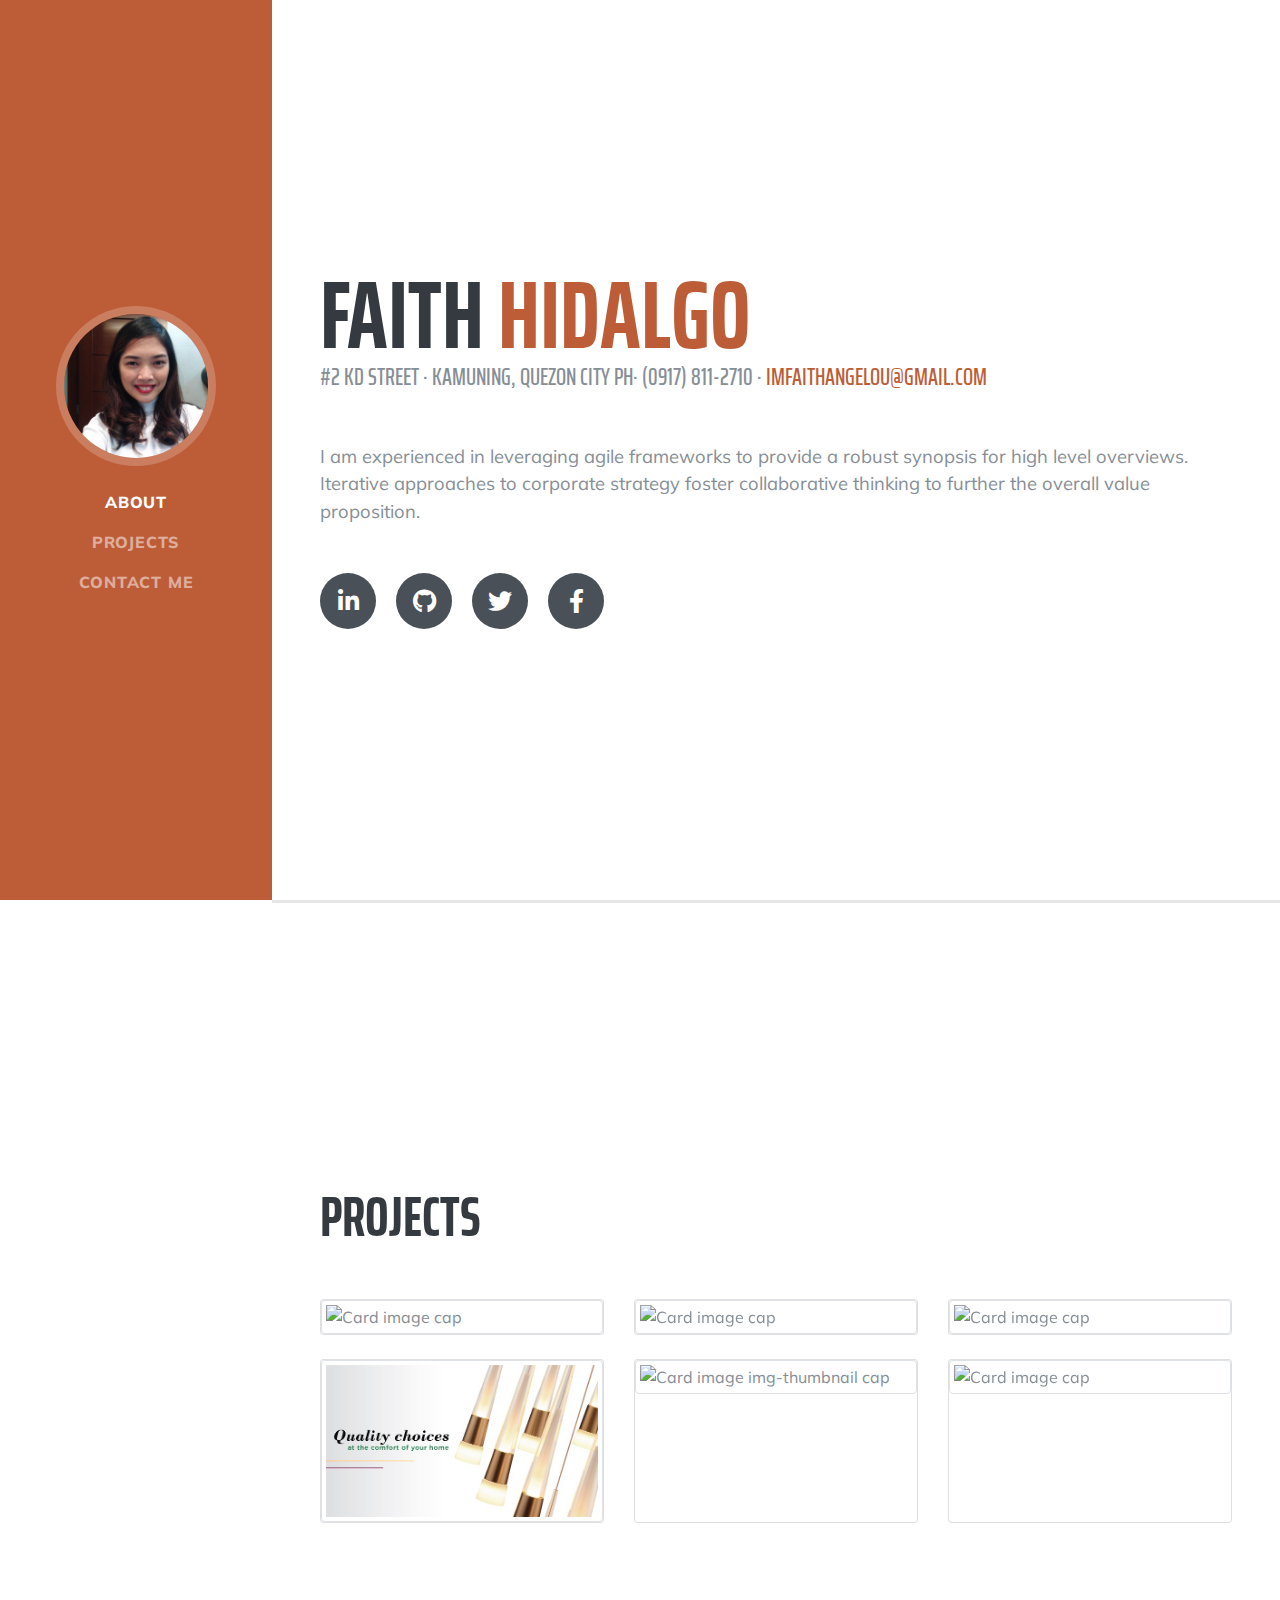
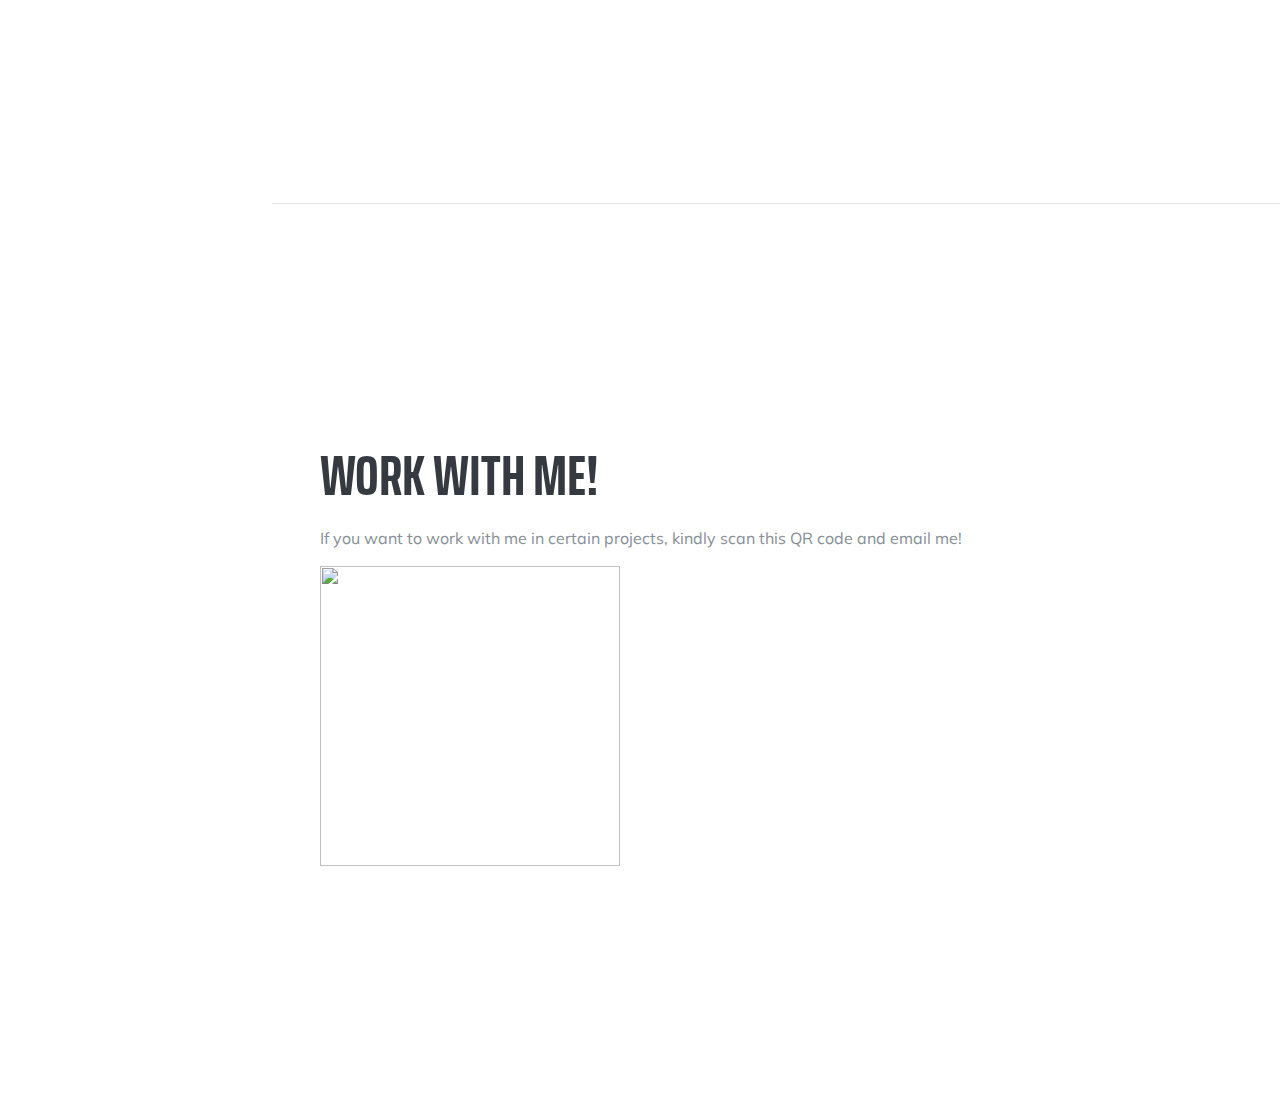
==== index.html @ 2f378d48 "* updates for portfolio" ====
<!DOCTYPE html>
<html lang="en">

<head>

  <meta charset="utf-8">
  <meta name="viewport" content="width=device-width, initial-scale=1, shrink-to-fit=no">
  <meta name="description" content="">
  <meta name="author" content="">

  <title>Christine Faith Angelou Hidalgo</title>

  <!-- Bootstrap core CSS -->
  <link href="vendor/bootstrap/css/bootstrap.min.css" rel="stylesheet">

  <!-- Custom fonts for this template -->
  <link href="https://fonts.googleapis.com/css?family=Saira+Extra+Condensed:500,700" rel="stylesheet">
  <link href="https://fonts.googleapis.com/css?family=Muli:400,400i,800,800i" rel="stylesheet">
  <link href="https://fonts.googleapis.com/css?family=Courier+Prime&display=swap" rel="stylesheet">
  <link href="vendor/fontawesome-free/css/all.min.css" rel="stylesheet">

  <!-- Custom styles for this template -->
  <link href="css/resume.min.css" rel="stylesheet">
  <link href="css/slider.css" rel="stylesheet">
  <script src="https://www.google.com/recaptcha/api.js" async defer></script>
</head>

<body id="page-top">

  <nav class="navbar navbar-expand-lg navbar-dark bg-primary fixed-top" id="sideNav">
    <a class="navbar-brand js-scroll-trigger" href="#page-top">
      <span class="d-block d-lg-none">Faith Hidalgo</span>
      <span class="d-none d-lg-block">
        <img class="img-fluid img-profile rounded-circle mx-auto mb-2" src="img/profile2.jpg" alt="">
      </span>
    </a>
    <button class="navbar-toggler" type="button" data-toggle="collapse" data-target="#navbarSupportedContent" aria-controls="navbarSupportedContent" aria-expanded="false" aria-label="Toggle navigation">
      <span class="navbar-toggler-icon"></span>
    </button>
    <div class="collapse navbar-collapse" id="navbarSupportedContent">
      <ul class="navbar-nav">
        <li class="nav-item">
          <a class="nav-link js-scroll-trigger" href="#about">About</a>
        </li>        
        <li class="nav-item">
          <a class="nav-link js-scroll-trigger" href="#projects">Projects</a>
        </li>
        <li class="nav-item">
          <a class="nav-link js-scroll-trigger" href="#contact">Contact me</a>
        </li>
      </ul>
    </div>
  </nav>

  <div class="container-fluid p-0">

    <section class="resume-section p-3 p-lg-5 d-flex align-items-center" id="about">
      <div class="w-100">
        <h1 class="mb-0">Faith
          <span class="text-primary">Hidalgo</span>
        </h1>
        <div class="subheading mb-5">#2 KD Street · Kamuning, Quezon City PH· (0917) 811-2710 ·
          <a href="mailto:name@email.com">imfaithangelou@gmail.com</a>
        </div>
        <p class="lead mb-5">I am experienced in leveraging agile frameworks to provide a robust synopsis for high level overviews. Iterative approaches to corporate strategy foster collaborative thinking to further the overall value proposition.</p>
        <div class="social-icons">
          <a href="https://www.linkedin.com/in/christine-faith-angelou-hidalgo-46950a164/">
            <i class="fab fa-linkedin-in"></i>
          </a>
          <a href="https://github.com/faithangelu/">
            <i class="fab fa-github"></i>
          </a>
          <a href="https://www.twitter.com/faithangelu_">
            <i class="fab fa-twitter"></i>
          </a>
          <a href="https://www.facebook.com/faithangelu">
            <i class="fab fa-facebook-f"></i>
          </a>
        </div>
      </div>
    </section>

    <hr class="m-0">

    <!-- <section class="resume-section p-3 p-lg-5 d-flex justify-content-center" id="experience">
      <div class="w-100">
        <h2 class="mb-5">Experience</h2>

        <div class="resume-item d-flex flex-column flex-md-row justify-content-between mb-5">
          <div class="resume-content">
            <h3 class="mb-0">Junior Web Developer 2</h3>
            <div class="subheading mb-3">Digify, Inc</div>
            <p>Maintaining and enhancing existing web sites and applications. Documenting project design. Solving bugs. Knowledged in creating APIs, frontend and backend systems, skilled in PHP Codeigniter, Javascript, MySQL. </p>
          </div>
          <div class="resume-date text-md-right">
            <span class="text-primary">June 2018 - Present</span>
          </div>
        </div>

        <div class="resume-item d-flex flex-column flex-md-row justify-content-between mb-5">
          <div class="resume-content">
            <h3 class="mb-0">IT Personnel</h3>
            <div class="subheading mb-3">115 Consulting, Inc.</div>
            <p></p>
          </div>
          <div class="resume-date text-md-right">
            <span class="text-primary">December 2017 - March 2018</span>
          </div>
        </div>

      </div>

    </section> -->

    <hr class="m-0">

    <!-- <section class="resume-section p-3 p-lg-5 d-flex align-items-center" id="education">
      <div class="w-100">
        <h2 class="mb-5">Education</h2>

        <div class="resume-item d-flex flex-column flex-md-row justify-content-between mb-5">
          <div class="resume-content">
            <h3 class="mb-0">ABE International Business College</h3>
            <div class="subheading mb-3">Bachelor of Science in Information Technology</div>
            <div>Computer Science - Web Development Track</div> 
            <p>GPA: 3.23</p>
          </div>
          <div class="resume-date text-md-right">
            <span class="text-primary">SY 2012-2018</span>
          </div>
        </div>

        <div class="resume-item d-flex flex-column flex-md-row justify-content-between">
          <div class="resume-content">
            <h3 class="mb-0">Basilio B. Chan Memorial Agricultural and Industrial School</h3>
            <div class="subheading mb-3">High School</div>
          </div>
          <div class="resume-date text-md-right">
            <span class="text-primary">SY 2008-2012</span>
          </div>
        </div>

      </div>
    </section>

    <hr class="m-0"> -->

    <!-- <section class="resume-section p-3 p-lg-5 d-flex align-items-center" id="skills">
      <div class="w-100">
        <h2 class="mb-5">Skills</h2>

        <div class="subheading mb-3">Programming Languages &amp; Tools</div>
        <ul class="list-inline dev-icons">
          <li class="list-inline-item">
            <i class="fab fa-html5"></i>
          </li>
          <li class="list-inline-item">
            <i class="fab fa-css3-alt"></i>
          </li>
          <li class="list-inline-item">
            <i class="fab fa-js-square"></i>
          </li>         
          <li class="list-inline-item">
            <i class="fab fa-grunt"></i>
          </li>
          <li class="list-inline-item">
            <i class="fab fa-npm"></i>
          </li>
        </ul>

        <div class="subheading mb-3">Workflow</div>
        <ul class="fa-ul mb-0">
          <li>
            <i class="fa-li fa fa-check"></i>
            Mobile-First, Responsive Design</li>
          <li>
            <i class="fa-li fa fa-check"></i>
            Cross Browser Testing &amp; Debugging</li>
          <li>
            <i class="fa-li fa fa-check"></i>
            Cross Functional Teams</li>
          <li>
            <i class="fa-li fa fa-check"></i>
            Agile Development &amp; Scrum</li>
        </ul>
      </div>
    </section> -->

    <hr class="m-0">

    <section class="resume-section p-3 p-lg-5 d-flex align-items-center" id="projects">
      <div class="w-100">
        <h2 class="mb-5">Projects</h2>
        <div class="card-deck">
          <div class="card" >
            <img class="image img-thumbnail" src="https://contents.smsupermalls.com/data/uploads/2020/07/SM_Cares_FB.png" alt="Card image cap">
            <!-- <div class="card-body">
              <h5 class="card-title">SM Cares Website Revamp ( Website )</h5>
              <p class="card-text">A full revamp of SM Cares Website inside the existing SM Supermalls Website.</p>
            </div>
            <div class="card-footer">
              <a href="https://www.smsupermalls.com/smcares" class="btn btn-primary">Visit Site</a>
            </div> -->
            <div class="middle">
              <div class="text"><h5 class="card-title">SM Cares Website Revamp ( Website )</h5></div>
            </div>
          </div>
          <div class="card">
            <img class="image img-thumbnail" src="https://www.smsupermalls.com/data/uploads/2019/05/SMLS-FB2.jpg" alt="Card image cap">
            <!-- <div class="card-body">
              <h5 class="card-title">SM Little Stars 2019 ( Microsite )</h5>
              <p class="card-text">A 2019 SM Campaign for kiddies who want to be a star!</p>
            </div>
            <div class="card-footer">
              <a href="https://www.smlittlestars.com/" class="btn btn-primary">Visit Site</a>
            </div> -->
            <div class="middle">
              <div class="text"><h5 class="card-title">SM Little Stars 2019 ( Microsite )</h5></div>
            </div>
          </div> 
          <div class="card">
            <img class="image img-thumbnail" src="https://www.smsupermalls.com/data/uploads/2020/10/FB_final_sharehopewithsm.png" alt="Card image cap" >
            <!-- <div class="card-body">
              <h5 class="card-title">Share Hope with SM  ( Campaign )</h5>
              <p class="card-text">SM Christmas EDM Campaign for frontliners, the frontliner's loved ones will nominate them and they will have a chance to win prizes from SM Supermalls.</p>
            </div>
            <div class="card-footer">
              <a href="https://www.smsupermalls.com/sharehopewithsm" class="btn btn-primary">Visit Site</a>
            </div> -->
            <div class="middle">
              <div class="text">              <h5 class="card-title">Share Hope with SM  ( Campaign )</h5>
              </div>
            </div>
          </div>
        </div>
        <br>
        <div class="card-deck">
          <div class="card" >
            <img class="image img-thumbnail" src="img/banner-lightarts.jpg" alt="Card image cap">
            <!-- <div class="card-body">
              <h5 class="card-title">SM Cares Website Revamp ( Website )</h5>
              <p class="card-text">A full revamp of SM Cares Website inside the existing SM Supermalls Website.</p>
            </div>
            <div class="card-footer">
              <a href="https://www.smsupermalls.com/smcares" class="btn btn-primary">Visit Site</a>
            </div> -->
            <div class="middle">
              <div class="text">              <h5 class="card-title">Share Hope with SM  ( Campaign )</h5>
              </div>
            </div>
          </div>
          <div class="card">
            <img class="image img-thumbnail" src="https://www.smsupermalls.com/data/uploads/2019/05/SMLS-FB2.jpg" alt="Card image img-thumbnail cap">
            <!-- <div class="card-body">
              <h5 class="card-title">SM Little Stars 2019 ( Microsite )</h5>
              <p class="card-text">A 2019 SM Campaign for kiddies who want to be a star!</p>
            </div>
            <div class="card-footer">
              <a href="https://www.smlittlestars.com/" class="btn btn-primary">Visit Site</a>
            </div> -->
            <div class="middle">
              <div class="text">              <h5 class="card-title">Share Hope with SM  ( Campaign )</h5>
              </div>
            </div>
          </div> 
          <div class="card">
            <img class="image img-thumbnail" src="https://www.smsupermalls.com/data/uploads/2020/10/FB_final_sharehopewithsm.png" alt="Card image cap" >
            <!-- <div class="card-body">
              <h5 class="card-title">Share Hope with SM  ( Campaign )</h5>
              <p class="card-text">SM Christmas EDM Campaign for frontliners, the frontliner's loved ones will nominate them and they will have a chance to win prizes from SM Supermalls.</p>
            </div>
            <div class="card-footer">
              <a href="https://www.smsupermalls.com/sharehopewithsm" class="btn btn-primary">Visit Site</a>
            </div> -->
            <div class="middle">
              <div class="text">              <h5 class="card-title">Share Hope with SM  ( Campaign )</h5>
              </div>
            </div>
          </div>
        </div>
      </div>
    </section>

    <hr class="m-0">

    <section class="resume-section p-3 p-lg-5 d-flex align-items-center" id="contact">
      <div class="w-100">
        <h2 class="mb-3">Work with me!</h2>
        <p>If you want to work with me in certain projects, kindly scan this QR code and email me!</p> 
        <!--<div class="row">
          <div class="col">
            <form class="contact-me" >
              <div class="form-group">
                <label for="exampleFormControlInput1">Email address</label>
                <input type="email" class="form-control" id="portfolio-contact-email" id="portfolio-contact-subject" placeholder="Enter email here">
              </div>
              <div class="form-group">
                <label for="exampleFormControlInput1">Subject</label>
                <input type="text" class="form-control" id="portfolio-contact-subject" name="portfolio-contact-subject" placeholder="Enter subject here">
              </div>
              <div class="form-group">
                <label for="exampleFormControlTextarea1">Message</label>
                <textarea class="form-control" id="portfolio-contact-message" name="portfolio-contact-message" rows="3"></textarea>
              </div>
              <div class="g-recaptcha" data-sitekey="6Lfdq-gUAAAAAM2zjIggH9lt7pRqnQhARq8YMyci"></div>
              <button type="submit" name="submit" class="btn btn-primary">Send me an email</button>  
            </form>
          </div>
          <div class="vl" style="border-left: 6px solid #bd5d38; height: 400px;"></div>
          <div class="col"> -->
          <img src="https://qrcode.tec-it.com/API/QRCode?data=mailto%3aimfaithangelou%40gmail.com%3fsubject%3dI+want+to+work+with+you.+%26body%3dBody&backcolor=%23ffffff" width="300px" height="300px" class="mx-auto"/>
          <!-- </div> -->
        </div>
      </div>
    </section>

  </div>

  <!-- Bootstrap core JavaScript -->
  <script src="vendor/jquery/jquery.min.js"></script>
  <script src="vendor/bootstrap/js/bootstrap.bundle.min.js"></script>

  <!-- Plugin JavaScript -->
  <script src="vendor/jquery-easing/jquery.easing.min.js"></script>

  <!-- Custom scripts for this template -->
  <script src="js/resume.min.js"></script>
  <script type="text/javascript">
    var onloadCallback = function() {
      alert("grecaptcha is ready!");
    };
  </script>

</body>

</html>
---- css/resume.min.css ----
/*!
 * Start Bootstrap - Resume v5.0.8 (https://startbootstrap.com/template-overviews/resume)
 * Copyright 2013-2019 Start Bootstrap
 * Licensed under MIT (https://github.com/BlackrockDigital/startbootstrap-resume/blob/master/LICENSE)
 */body{font-family:Muli,-apple-system,BlinkMacSystemFont,'Segoe UI',Roboto,'Helvetica Neue',Arial,sans-serif,'Apple Color Emoji','Segoe UI Emoji','Segoe UI Symbol','Noto Color Emoji';padding-top:54px;color:#868e96}@media (min-width:992px){body{padding-top:0;padding-left:17rem}}h1,h2,h3,h4,h5,h6{font-family:'Saira Extra Condensed',-apple-system,BlinkMacSystemFont,'Segoe UI',Roboto,'Helvetica Neue',Arial,sans-serif,'Apple Color Emoji','Segoe UI Emoji','Segoe UI Symbol','Noto Color Emoji';font-weight:700;text-transform:uppercase;color:#343a40}h1{font-size:6rem;line-height:5.5rem}h2{font-size:3.5rem}h3{font-size:2rem}p.lead{font-size:1.15rem;font-weight:400}.subheading{text-transform:uppercase;font-weight:500;font-family:'Saira Extra Condensed',-apple-system,BlinkMacSystemFont,'Segoe UI',Roboto,'Helvetica Neue',Arial,sans-serif,'Apple Color Emoji','Segoe UI Emoji','Segoe UI Symbol','Noto Color Emoji';font-size:1.5rem}.social-icons a{display:inline-block;height:3.5rem;width:3.5rem;background-color:#495057;color:#fff!important;border-radius:100%;text-align:center;font-size:1.5rem;line-height:3.5rem;margin-right:1rem}.social-icons a:last-child{margin-right:0}.social-icons a:hover{background-color:#bd5d38}.dev-icons{font-size:3rem}.dev-icons .list-inline-item i:hover{color:#bd5d38}#sideNav .navbar-nav .nav-item .nav-link{font-weight:800;letter-spacing:.05rem;text-transform:uppercase}#sideNav .navbar-toggler:focus{outline-color:#d48a6e}@media (min-width:992px){#sideNav{text-align:center;position:fixed;top:0;left:0;display:flex;flex-direction:column;width:17rem;height:100vh}#sideNav .navbar-brand{display:flex;margin:auto auto 0;padding:.5rem}#sideNav .navbar-brand .img-profile{max-width:10rem;max-height:10rem;border:.5rem solid rgba(255,255,255,.2)}#sideNav .navbar-collapse{display:flex;align-items:flex-start;flex-grow:0;width:100%;margin-bottom:auto}#sideNav .navbar-collapse .navbar-nav{flex-direction:column;width:100%}#sideNav .navbar-collapse .navbar-nav .nav-item{display:block}#sideNav .navbar-collapse .navbar-nav .nav-item .nav-link{display:block}}section.resume-section{padding-top:5rem!important;padding-bottom:5rem!important;max-width:75rem}section.resume-section .resume-item .resume-date{min-width:none}@media (min-width:768px){section.resume-section{min-height:100vh}section.resume-section .resume-item .resume-date{min-width:18rem}}@media (min-width:992px){section.resume-section{padding-top:3rem!important;padding-bottom:3rem!important}}.bg-primary{background-color:#bd5d38!important}.text-primary{color:#bd5d38!important}a{color:#bd5d38}a:active,a:focus,a:hover{color:#824027}
---- css/slider.css ----
.card {
  position: relative;
  width: 50%;
}

.image {
  opacity: 1;
  display: block;
  width: 100%;
  height: auto;
  transition: .5s ease;
  backface-visibility: hidden;
}

.middle {
  transition: .5s ease;
  opacity: 0;
  position: absolute;
  top: 50%;
  left: 50%;
  transform: translate(-50%, -50%);
  -ms-transform: translate(-50%, -50%);
  text-align: center;
}

.card:hover .image {
  opacity: 0.5;
}

.card:hover .middle {
  background-color: #bd5d38!important;
  opacity: 1;
}

.card:hover {
  opacity: 1;
  background-color: #bd5d3857;
}

.text {
  
  color: white;
  font-size: 16px;
  /* padding: 16px 32px; */
}
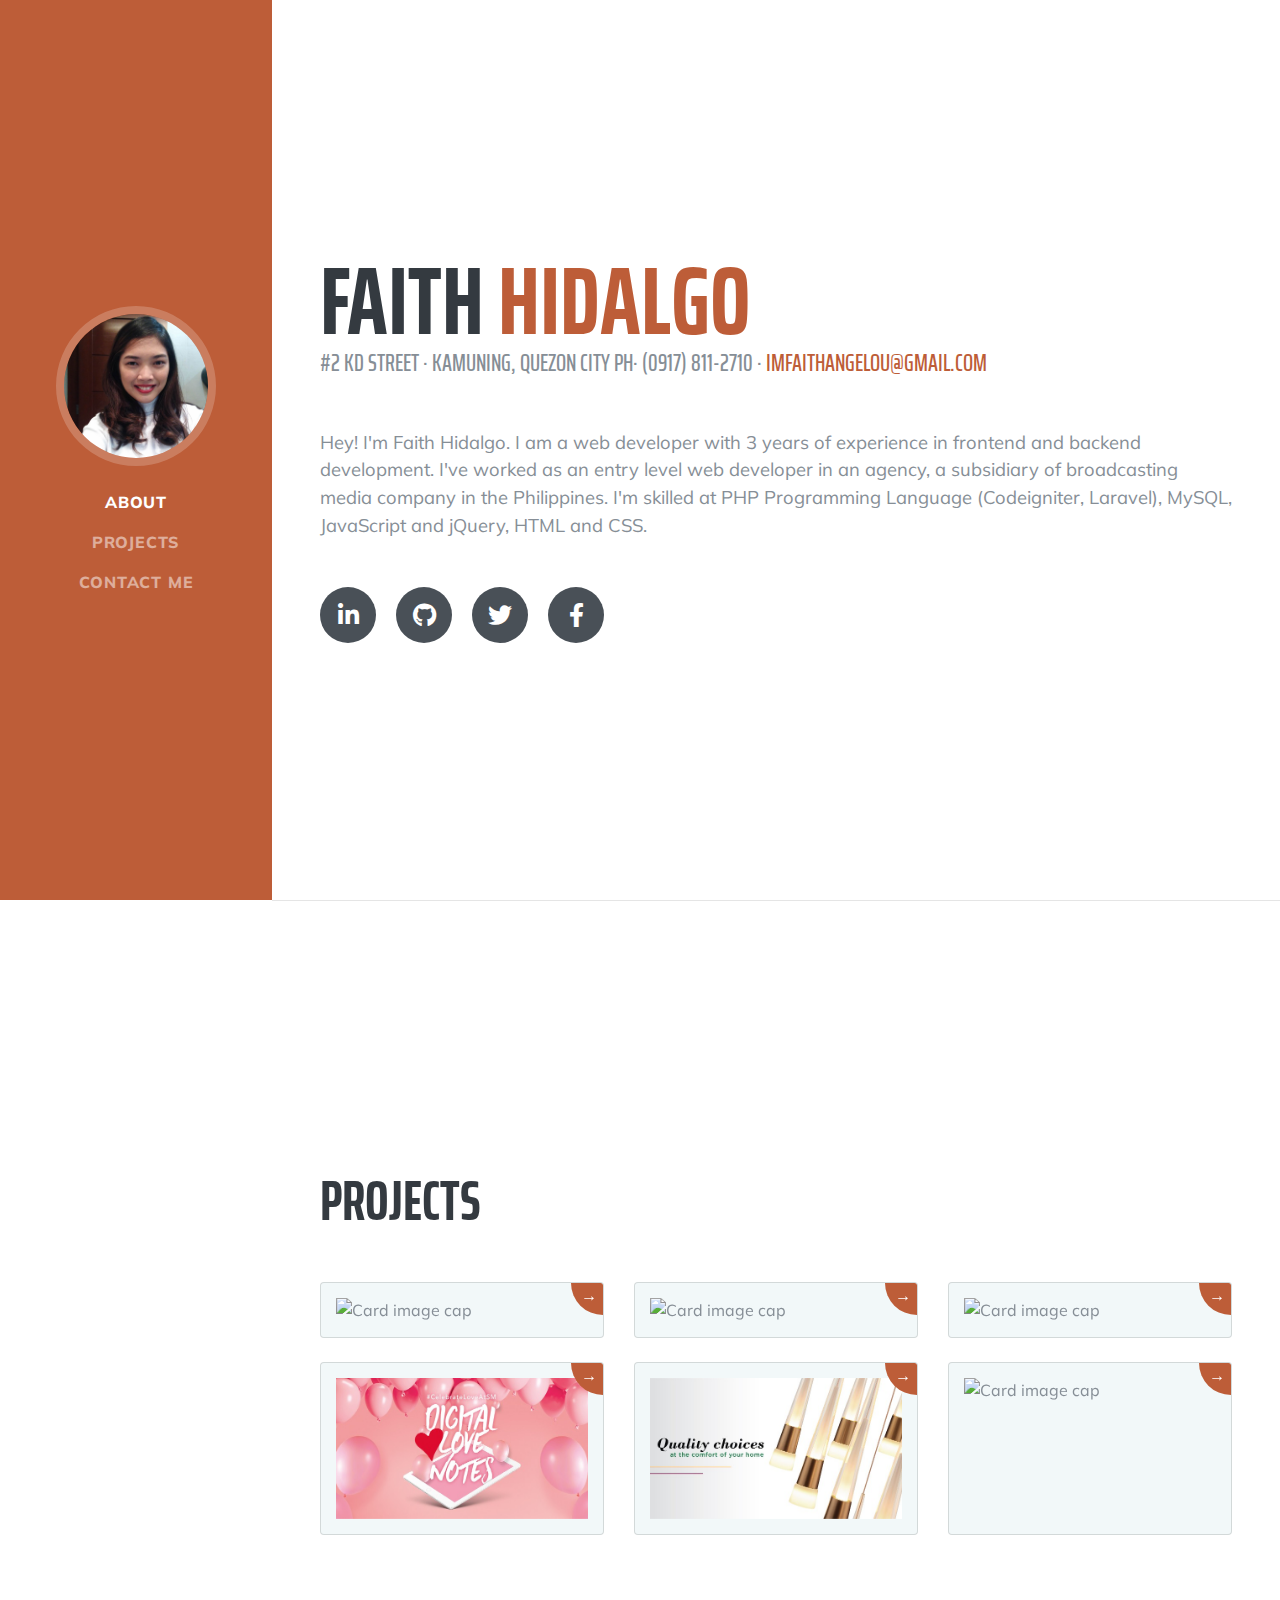
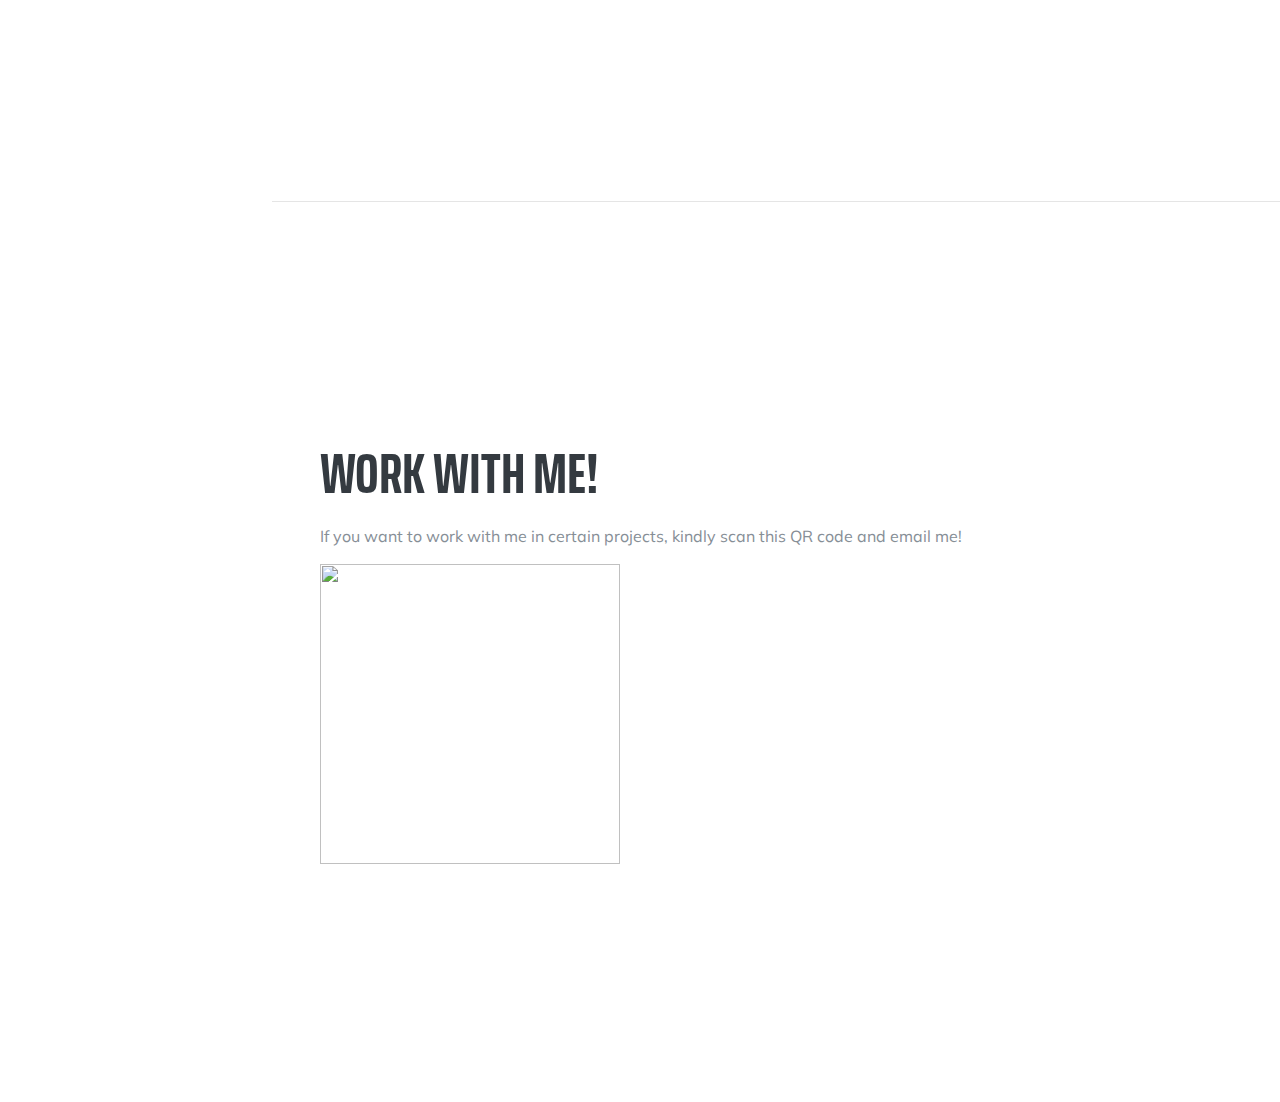
==== commit 85d92037: "* updates for description" ====
--- a/index.html
+++ b/index.html
@@ -21,6 +21,7 @@
 
   <!-- Custom styles for this template -->
   <link href="css/resume.min.css" rel="stylesheet">
+  <link href="scss/resume.scss" rel="stylesheet">
   <link href="css/slider.css" rel="stylesheet">
   <script src="https://www.google.com/recaptcha/api.js" async defer></script>
 </head>
@@ -62,7 +63,7 @@
         <div class="subheading mb-5">#2 KD Street · Kamuning, Quezon City PH· (0917) 811-2710 ·
           <a href="mailto:name@email.com">imfaithangelou@gmail.com</a>
         </div>
-        <p class="lead mb-5">I am experienced in leveraging agile frameworks to provide a robust synopsis for high level overviews. Iterative approaches to corporate strategy foster collaborative thinking to further the overall value proposition.</p>
+        <p class="lead mb-5">Hey! I'm Faith Hidalgo. I am a web developer with 3 years of experience in frontend and backend development. I've worked as an entry level web developer in an agency, a subsidiary of broadcasting media company in the Philippines. I'm skilled at PHP Programming Language (Codeigniter, Laravel), MySQL, JavaScript and jQuery, HTML and CSS.</p>
         <div class="social-icons">
           <a href="https://www.linkedin.com/in/christine-faith-angelou-hidalgo-46950a164/">
             <i class="fab fa-linkedin-in"></i>
@@ -82,153 +83,56 @@
 
     <hr class="m-0">
 
-    <!-- <section class="resume-section p-3 p-lg-5 d-flex justify-content-center" id="experience">
-      <div class="w-100">
-        <h2 class="mb-5">Experience</h2>
-
-        <div class="resume-item d-flex flex-column flex-md-row justify-content-between mb-5">
-          <div class="resume-content">
-            <h3 class="mb-0">Junior Web Developer 2</h3>
-            <div class="subheading mb-3">Digify, Inc</div>
-            <p>Maintaining and enhancing existing web sites and applications. Documenting project design. Solving bugs. Knowledged in creating APIs, frontend and backend systems, skilled in PHP Codeigniter, Javascript, MySQL. </p>
-          </div>
-          <div class="resume-date text-md-right">
-            <span class="text-primary">June 2018 - Present</span>
-          </div>
-        </div>
-
-        <div class="resume-item d-flex flex-column flex-md-row justify-content-between mb-5">
-          <div class="resume-content">
-            <h3 class="mb-0">IT Personnel</h3>
-            <div class="subheading mb-3">115 Consulting, Inc.</div>
-            <p></p>
-          </div>
-          <div class="resume-date text-md-right">
-            <span class="text-primary">December 2017 - March 2018</span>
-          </div>
-        </div>
-
-      </div>
-
-    </section> -->
-
-    <hr class="m-0">
-
-    <!-- <section class="resume-section p-3 p-lg-5 d-flex align-items-center" id="education">
-      <div class="w-100">
-        <h2 class="mb-5">Education</h2>
-
-        <div class="resume-item d-flex flex-column flex-md-row justify-content-between mb-5">
-          <div class="resume-content">
-            <h3 class="mb-0">ABE International Business College</h3>
-            <div class="subheading mb-3">Bachelor of Science in Information Technology</div>
-            <div>Computer Science - Web Development Track</div> 
-            <p>GPA: 3.23</p>
-          </div>
-          <div class="resume-date text-md-right">
-            <span class="text-primary">SY 2012-2018</span>
-          </div>
-        </div>
-
-        <div class="resume-item d-flex flex-column flex-md-row justify-content-between">
-          <div class="resume-content">
-            <h3 class="mb-0">Basilio B. Chan Memorial Agricultural and Industrial School</h3>
-            <div class="subheading mb-3">High School</div>
-          </div>
-          <div class="resume-date text-md-right">
-            <span class="text-primary">SY 2008-2012</span>
-          </div>
-        </div>
-
-      </div>
-    </section>
-
-    <hr class="m-0"> -->
-
-    <!-- <section class="resume-section p-3 p-lg-5 d-flex align-items-center" id="skills">
-      <div class="w-100">
-        <h2 class="mb-5">Skills</h2>
-
-        <div class="subheading mb-3">Programming Languages &amp; Tools</div>
-        <ul class="list-inline dev-icons">
-          <li class="list-inline-item">
-            <i class="fab fa-html5"></i>
-          </li>
-          <li class="list-inline-item">
-            <i class="fab fa-css3-alt"></i>
-          </li>
-          <li class="list-inline-item">
-            <i class="fab fa-js-square"></i>
-          </li>         
-          <li class="list-inline-item">
-            <i class="fab fa-grunt"></i>
-          </li>
-          <li class="list-inline-item">
-            <i class="fab fa-npm"></i>
-          </li>
-        </ul>
-
-        <div class="subheading mb-3">Workflow</div>
-        <ul class="fa-ul mb-0">
-          <li>
-            <i class="fa-li fa fa-check"></i>
-            Mobile-First, Responsive Design</li>
-          <li>
-            <i class="fa-li fa fa-check"></i>
-            Cross Browser Testing &amp; Debugging</li>
-          <li>
-            <i class="fa-li fa fa-check"></i>
-            Cross Functional Teams</li>
-          <li>
-            <i class="fa-li fa fa-check"></i>
-            Agile Development &amp; Scrum</li>
-        </ul>
-      </div>
-    </section> -->
-
-    <hr class="m-0">
-
     <section class="resume-section p-3 p-lg-5 d-flex align-items-center" id="projects">
       <div class="w-100">
-        <h2 class="mb-5">Projects</h2>
-        <div class="card-deck">
+        <h2 class="mb-5">Projects</h2>       
+        <div class="card-deck">          
+          <div class="card">
+            <img class="image " src="https://www.smsupermalls.com/data/uploads/2019/05/SMLS-FB2.jpg" alt="Card image cap">
+            <div class="middle">
+              <div class="text">
+                <a href="https://www.smsupermalls.com/smlittlestars">
+                  <h4 class="card-title">SM Little Stars 2019</h4>
+                </a>
+                <p>This is the SM Supermalls kids talent search to be a star!</p>
+              </div>
+            </div>
+            <div class="go-corner" href="#">
+              <div class="go-arrow">
+                →
+              </div>
+            </div>            
+          </div> 
           <div class="card" >
-            <img class="image img-thumbnail" src="https://contents.smsupermalls.com/data/uploads/2020/07/SM_Cares_FB.png" alt="Card image cap">
-            <!-- <div class="card-body">
-              <h5 class="card-title">SM Cares Website Revamp ( Website )</h5>
-              <p class="card-text">A full revamp of SM Cares Website inside the existing SM Supermalls Website.</p>
-            </div>
-            <div class="card-footer">
-              <a href="https://www.smsupermalls.com/smcares" class="btn btn-primary">Visit Site</a>
-            </div> -->
-            <div class="middle">
-              <div class="text"><h5 class="card-title">SM Cares Website Revamp ( Website )</h5></div>
-            </div>
-          </div>
-          <div class="card">
-            <img class="image img-thumbnail" src="https://www.smsupermalls.com/data/uploads/2019/05/SMLS-FB2.jpg" alt="Card image cap">
-            <!-- <div class="card-body">
-              <h5 class="card-title">SM Little Stars 2019 ( Microsite )</h5>
-              <p class="card-text">A 2019 SM Campaign for kiddies who want to be a star!</p>
-            </div>
-            <div class="card-footer">
-              <a href="https://www.smlittlestars.com/" class="btn btn-primary">Visit Site</a>
-            </div> -->
-            <div class="middle">
-              <div class="text"><h5 class="card-title">SM Little Stars 2019 ( Microsite )</h5></div>
-            </div>
-          </div> 
-          <div class="card">
-            <img class="image img-thumbnail" src="https://www.smsupermalls.com/data/uploads/2020/10/FB_final_sharehopewithsm.png" alt="Card image cap" >
-            <!-- <div class="card-body">
-              <h5 class="card-title">Share Hope with SM  ( Campaign )</h5>
-              <p class="card-text">SM Christmas EDM Campaign for frontliners, the frontliner's loved ones will nominate them and they will have a chance to win prizes from SM Supermalls.</p>
-            </div>
-            <div class="card-footer">
-              <a href="https://www.smsupermalls.com/sharehopewithsm" class="btn btn-primary">Visit Site</a>
-            </div> -->
-            <div class="middle">
-              <div class="text">              <h5 class="card-title">Share Hope with SM  ( Campaign )</h5>
+            <img class="image" src="https://contents.smsupermalls.com/data/uploads/2020/07/SM_Cares_FB.png" alt="Card image cap">                       
+            <div class="middle">
+              <div class="text">
+                <a href="https://www.smsupermalls.com/smcares">
+                  <h4 class="card-title">SM Cares</h4>            
+                </a>
+                <p>SM Cares is all about serving our customers and supporting communities. </p>
+              </div>
+            </div>
+            <div class="go-corner" href="#">
+              <div class="go-arrow">
+                →
+              </div>
+            </div>
+          </div>
+          
+          <div class="card">
+            <img class="image " src="https://www.smsupermalls.com/data/uploads/2020/10/FB_final_sharehopewithsm.png" alt="Card image cap" >            
+            <div class="middle">
+              <div class="text">      
+                <a href="https://www.smsupermalls.com/sharehopewithsm">      
+                  <h4 class="card-title">Share Hope with SM</h4>
+                </a>
+                <p>is a digitized gift mailbox wherein you can submit their holiday wishes for your nominated front line worker. </p>
+              </div>
+            </div>
+            <div class="go-corner" href="#">
+              <div class="go-arrow">
+                →
               </div>
             </div>
           </div>
@@ -236,44 +140,50 @@
         <br>
         <div class="card-deck">
           <div class="card" >
-            <img class="image img-thumbnail" src="img/banner-lightarts.jpg" alt="Card image cap">
-            <!-- <div class="card-body">
-              <h5 class="card-title">SM Cares Website Revamp ( Website )</h5>
-              <p class="card-text">A full revamp of SM Cares Website inside the existing SM Supermalls Website.</p>
-            </div>
-            <div class="card-footer">
-              <a href="https://www.smsupermalls.com/smcares" class="btn btn-primary">Visit Site</a>
-            </div> -->
-            <div class="middle">
-              <div class="text">              <h5 class="card-title">Share Hope with SM  ( Campaign )</h5>
-              </div>
-            </div>
-          </div>
-          <div class="card">
-            <img class="image img-thumbnail" src="https://www.smsupermalls.com/data/uploads/2019/05/SMLS-FB2.jpg" alt="Card image img-thumbnail cap">
-            <!-- <div class="card-body">
-              <h5 class="card-title">SM Little Stars 2019 ( Microsite )</h5>
-              <p class="card-text">A 2019 SM Campaign for kiddies who want to be a star!</p>
-            </div>
-            <div class="card-footer">
-              <a href="https://www.smlittlestars.com/" class="btn btn-primary">Visit Site</a>
-            </div> -->
-            <div class="middle">
-              <div class="text">              <h5 class="card-title">Share Hope with SM  ( Campaign )</h5>
+            <img class="image " src="img/love-notes-o.jpg" alt="Card image cap">
+            <div class="middle">
+              <div class="text">        
+                <a href="https://www.smsupermalls.com/celebrateloveatsm">      
+                  <h4 class="card-title">Celebrate Love At SM</h4>
+                </a>
+                <p>is a Digital Love Note wherein the you can submit you heart-fluttering message together with a photo of your partner.</p>
+              </div>
+            </div>
+            <div class="go-corner" href="#">
+              <div class="go-arrow">
+                →
+              </div>
+            </div>
+          </div>
+          <div class="card">
+            <img class="image " src="img/banner-lightarts.jpg" alt="Card image  cap">            
+            <div class="middle">
+              <div class="text">              
+                <a href="https://lightarts.online">
+                  <h4 class="card-title">Light Arts, Inc</h4>
+                </a>
+                <p>Light Arts, Inc. is a light store e-commerce site powered by Shopify</p> 
+              </div>
+            </div>
+            <div class="go-corner" href="#">
+              <div class="go-arrow">
+                →
               </div>
             </div>
           </div> 
           <div class="card">
-            <img class="image img-thumbnail" src="https://www.smsupermalls.com/data/uploads/2020/10/FB_final_sharehopewithsm.png" alt="Card image cap" >
-            <!-- <div class="card-body">
-              <h5 class="card-title">Share Hope with SM  ( Campaign )</h5>
-              <p class="card-text">SM Christmas EDM Campaign for frontliners, the frontliner's loved ones will nominate them and they will have a chance to win prizes from SM Supermalls.</p>
-            </div>
-            <div class="card-footer">
-              <a href="https://www.smsupermalls.com/sharehopewithsm" class="btn btn-primary">Visit Site</a>
-            </div> -->
-            <div class="middle">
-              <div class="text">              <h5 class="card-title">Share Hope with SM  ( Campaign )</h5>
+            <img class="image " src="https://contents.smsupermalls.com/data/uploads/2019/02/SM-FB-OG.jpg" alt="Card image cap" >
+            <div class="middle">
+              <div class="text">              
+                <a href="https://lightarts.online">
+                  <h4 class="card-title">SM Supermalls</h4>
+                </a>
+              </div>
+              <p>is the official website of the SM Supermalls</p>
+            </div>
+            <div class="go-corner" href="#">
+              <div class="go-arrow">
+                →
               </div>
             </div>
           </div>
@@ -314,6 +224,25 @@
       </div>
     </section>
 
+    <div class="modal fade" id="exampleModal" tabindex="-1" role="dialog" aria-labelledby="exampleModalLabel" aria-hidden="true">
+      <div class="modal-dialog" role="document">
+        <div class="modal-content">
+          <div class="modal-header">
+            <h5 class="modal-title" id="exampleModalLabel">Modal title</h5>
+            <button type="button" class="close" data-dismiss="modal" aria-label="Close">
+              <span aria-hidden="true">&times;</span>
+            </button>
+          </div>
+          <div class="modal-body">
+            ...
+          </div>
+          <div class="modal-footer">
+            <button type="button" class="btn btn-secondary" data-dismiss="modal">Close</button>
+            <button type="button" class="btn btn-primary">Save changes</button>
+          </div>
+        </div>
+      </div>
+    </div>
   </div>
 
   <!-- Bootstrap core JavaScript -->
--- a/css/slider.css
+++ b/css/slider.css
@@ -12,7 +12,7 @@
   backface-visibility: hidden;
 }
 
-.middle {
+/* .middle {
   transition: .5s ease;
   opacity: 0;
   position: absolute;
@@ -21,25 +21,100 @@
   transform: translate(-50%, -50%);
   -ms-transform: translate(-50%, -50%);
   text-align: center;
+} */
+
+.middle {
+  position: absolute  ;
+  opacity: 0;
+  width: 100%;
 }
 
-.card:hover .image {
-  opacity: 0.5;
+.card:hover .image, .card:hover .middle  {
+  opacity: 0;
 }
 
-.card:hover .middle {
-  background-color: #bd5d38!important;
+.card:hover .middle  {
   opacity: 1;
+  position: absolute;
+  text-align: center ;
+  top: 50%;
+  left: 50%;
+  transform: translate(-50%, -50%);
+
 }
 
-.card:hover {
-  opacity: 1;
-  background-color: #bd5d3857;
-}
 
 .text {
-  
   color: white;
   font-size: 16px;
   /* padding: 16px 32px; */
+}
+
+.card {
+  display: block;
+  position: relative;
+  width:100%;
+  /* max-width: 262px; */
+  background-color: #f2f8f9;
+  border-radius: 4px;
+  padding: 15px 15px;
+  /* margin: 12px; */
+  text-decoration: none;
+  z-index: 0;
+  overflow: hidden;
+
+}
+.card:before {
+  content: "";
+  position: absolute;
+  z-index: -1;
+  top: -16px;
+  right: -16px;
+  background: #bd5d38;
+  height: 32px;
+  width: 32px;
+  border-radius: 32px;
+  transform: scale(1);
+  transform-origin: 50% 50%;
+  transition: transform 0.25s ease-out;
+}
+
+.card:hover:before {
+  transform: scale(21);
+}
+
+.card:hover p {
+  transition: all 0.3s ease-out;
+  color: rgba(255, 255, 255, 0.8);
+  padding: 0;
+}
+
+.card:hover h4 {
+  transition: all 0.3s ease-out;
+  color: #ffffff;
+}
+
+.card:hover a {
+  text-decoration: none;
+}
+
+.go-corner {
+  display: flex;
+  align-items: center;
+  justify-content: center;
+  position: absolute;
+  width: 32px;
+  height: 32px;
+  overflow: hidden;
+  top: 0;
+  right: 0;
+  background-color: #bd5d38;
+  border-radius: 0 4px 0 32px;
+}
+
+.go-arrow {
+  margin-top: -4px;
+  margin-right: -4px;
+  color: white;
+  font-family: courier, sans;
 }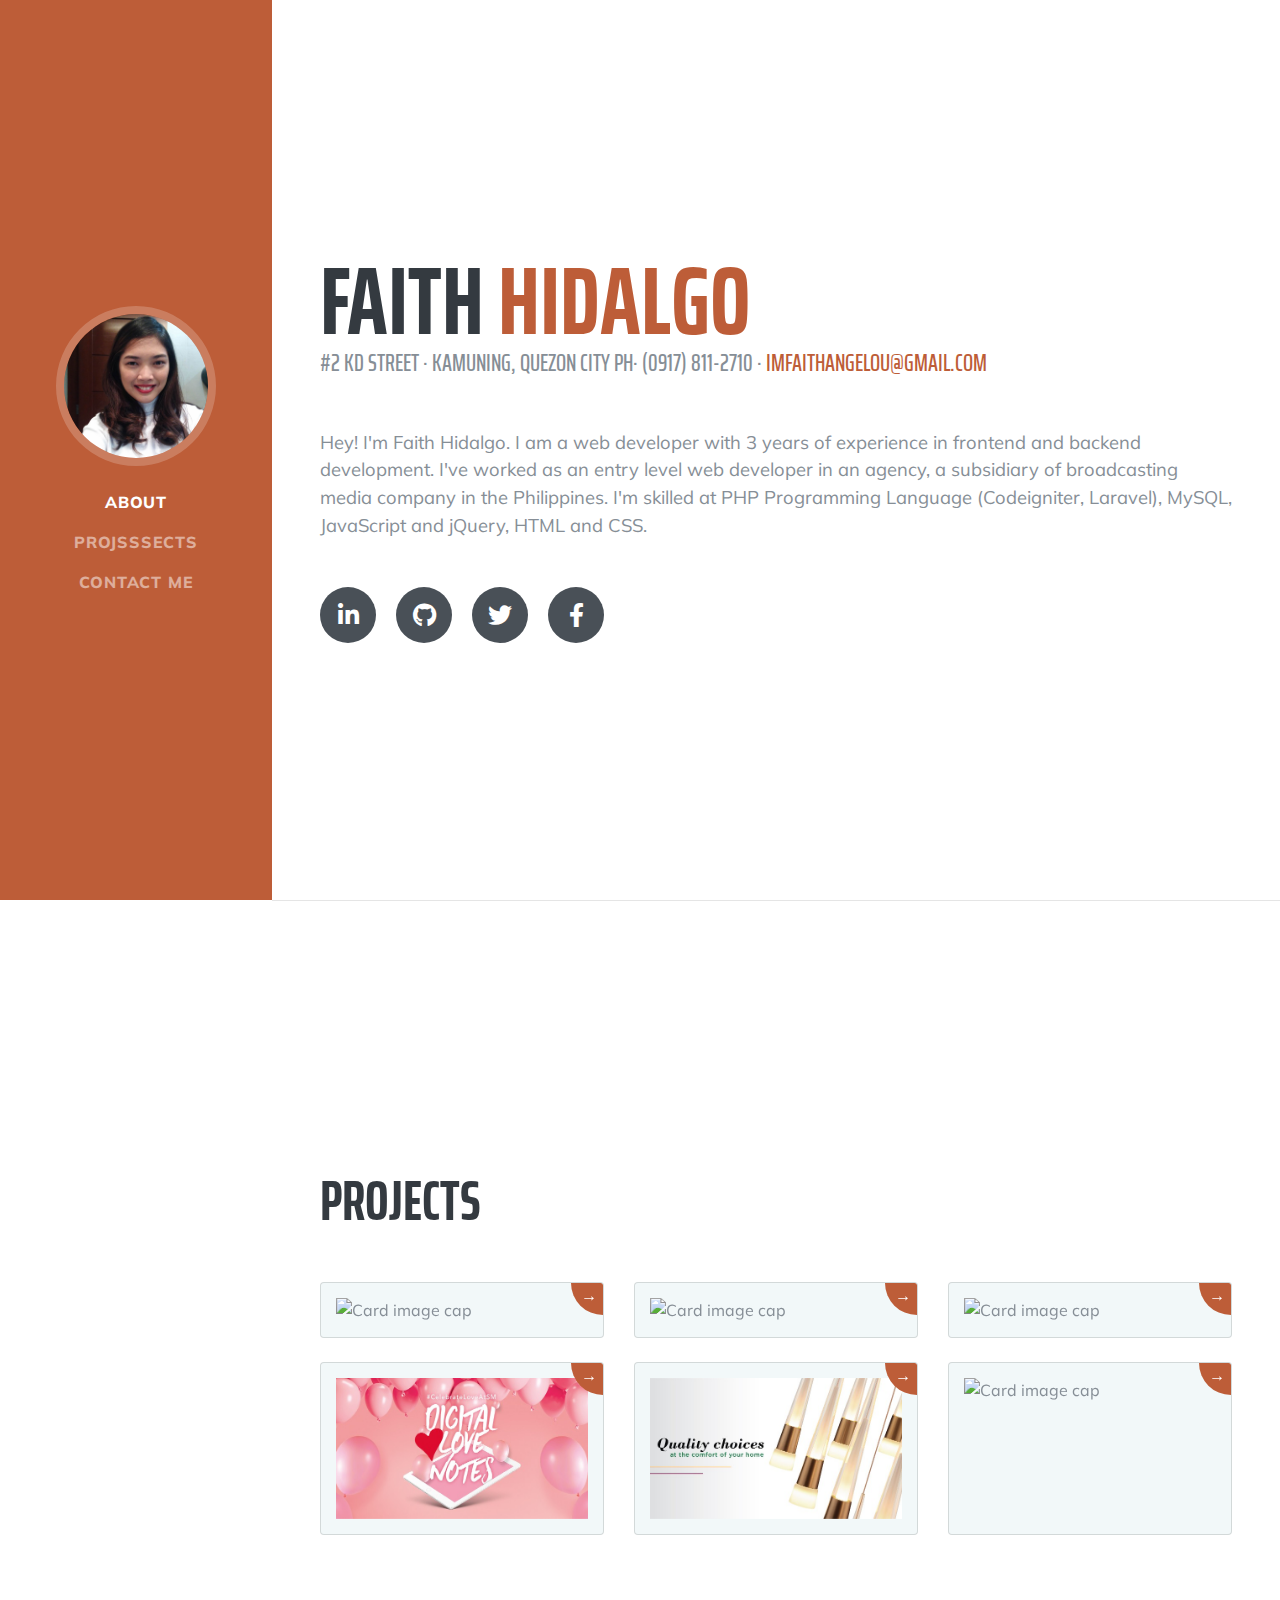
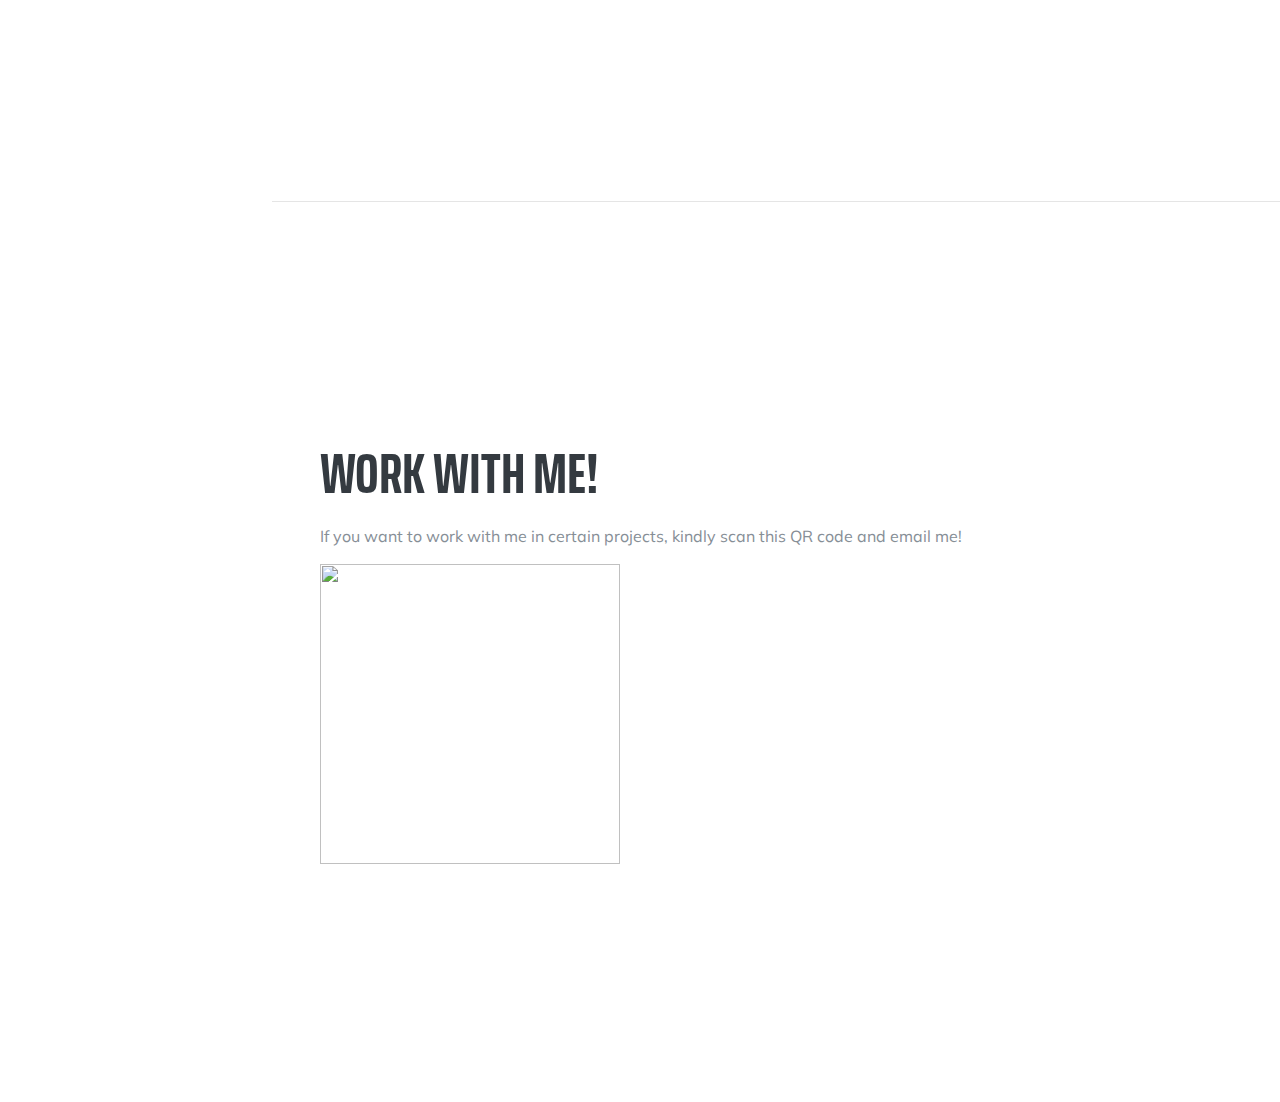
==== commit 2275043a: "check updates" ====
--- a/index.html
+++ b/index.html
@@ -44,7 +44,7 @@
           <a class="nav-link js-scroll-trigger" href="#about">About</a>
         </li>        
         <li class="nav-item">
-          <a class="nav-link js-scroll-trigger" href="#projects">Projects</a>
+          <a class="nav-link js-scroll-trigger" href="#projects">Projsssects</a>
         </li>
         <li class="nav-item">
           <a class="nav-link js-scroll-trigger" href="#contact">Contact me</a>
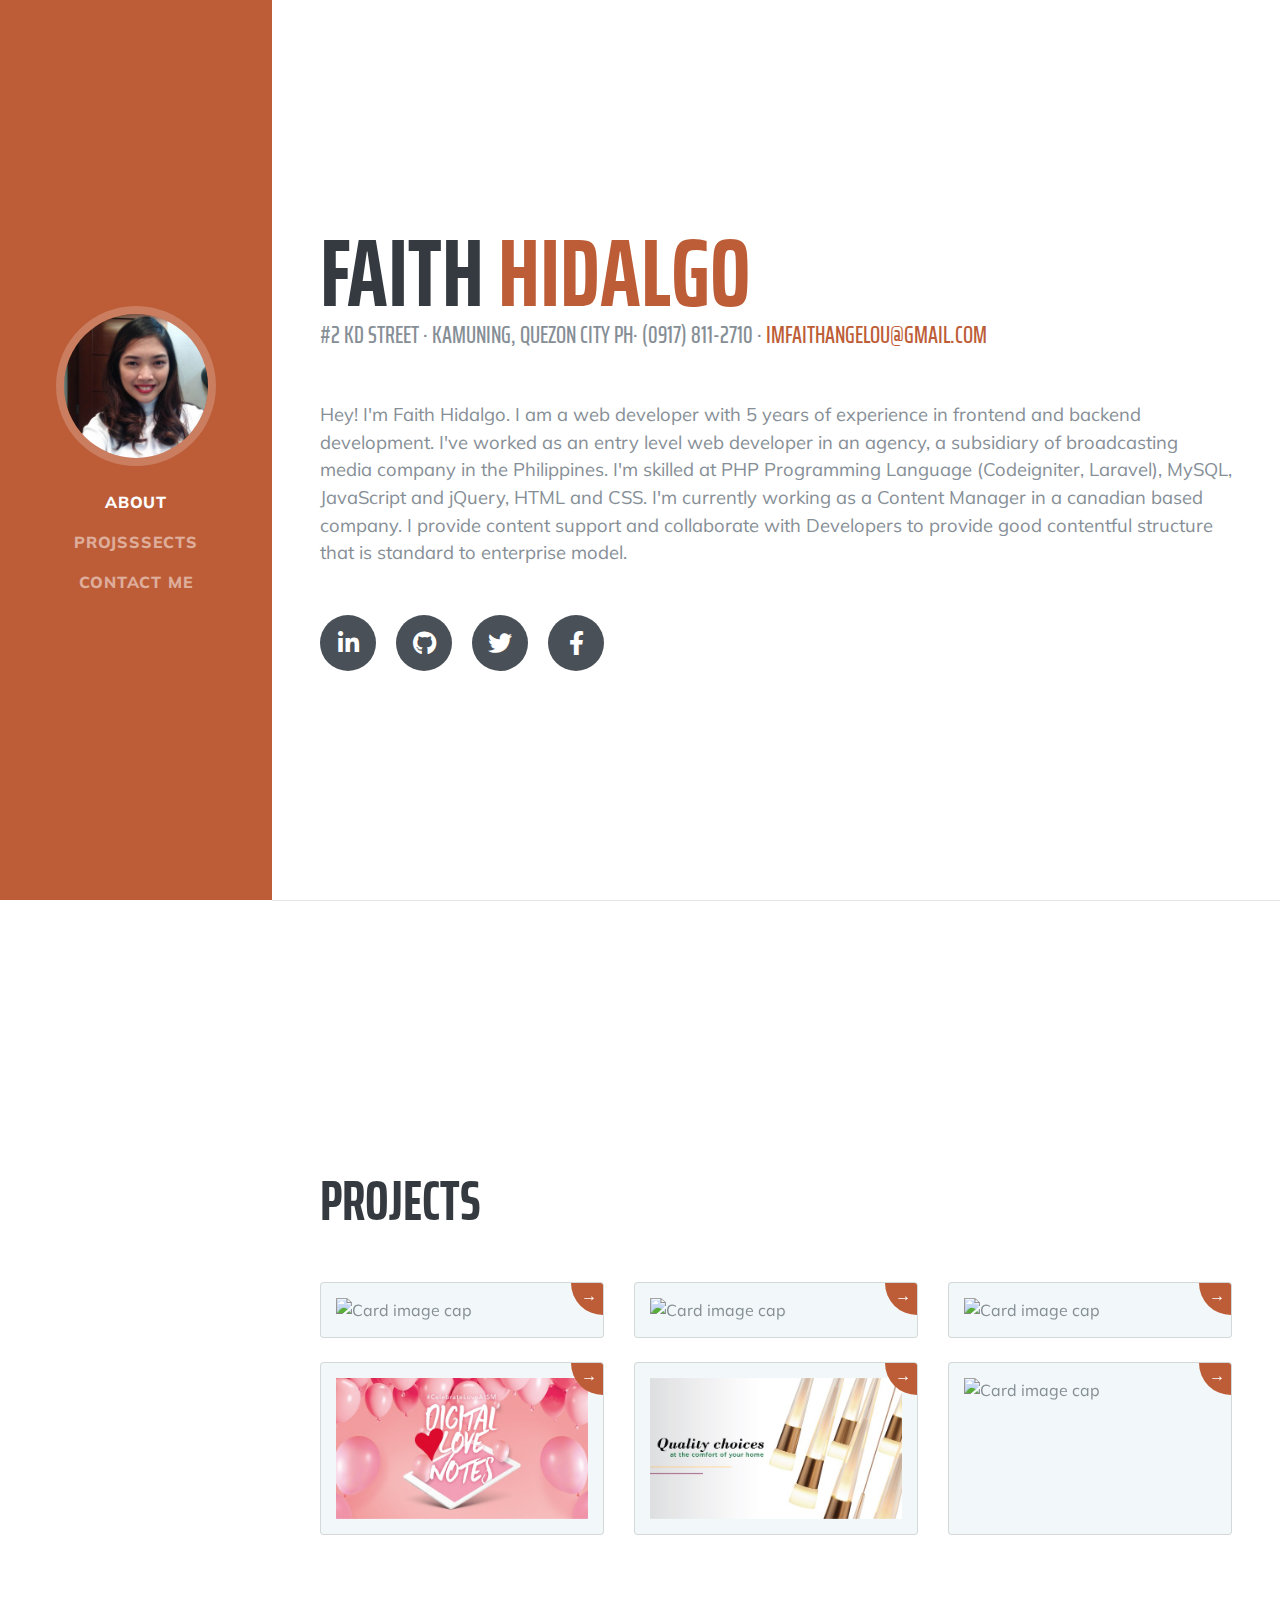
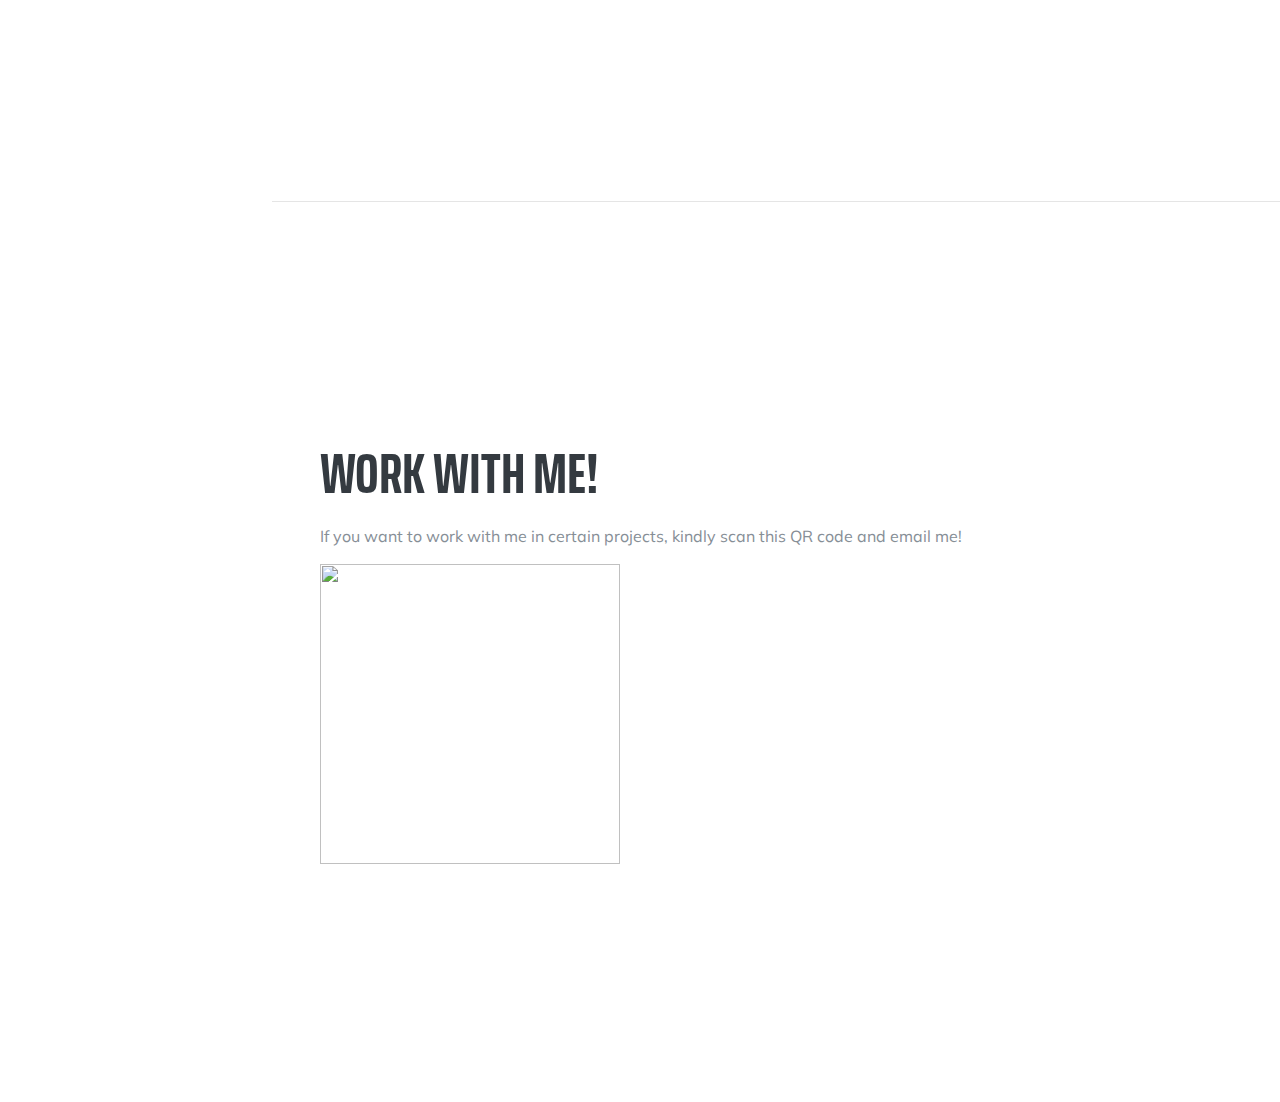
==== commit bebc3f3a: "Update index.html" ====
--- a/index.html
+++ b/index.html
@@ -63,7 +63,7 @@
         <div class="subheading mb-5">#2 KD Street · Kamuning, Quezon City PH· (0917) 811-2710 ·
           <a href="mailto:name@email.com">imfaithangelou@gmail.com</a>
         </div>
-        <p class="lead mb-5">Hey! I'm Faith Hidalgo. I am a web developer with 3 years of experience in frontend and backend development. I've worked as an entry level web developer in an agency, a subsidiary of broadcasting media company in the Philippines. I'm skilled at PHP Programming Language (Codeigniter, Laravel), MySQL, JavaScript and jQuery, HTML and CSS.</p>
+        <p class="lead mb-5">Hey! I'm Faith Hidalgo. I am a web developer with 5 years of experience in frontend and backend development. I've worked as an entry level web developer in an agency, a subsidiary of broadcasting media company in the Philippines. I'm skilled at PHP Programming Language (Codeigniter, Laravel), MySQL, JavaScript and jQuery, HTML and CSS. I'm currently working as a Content Manager in a canadian based company. I provide content support and collaborate with Developers to provide good contentful structure that is standard to enterprise model. </p>
         <div class="social-icons">
           <a href="https://www.linkedin.com/in/christine-faith-angelou-hidalgo-46950a164/">
             <i class="fab fa-linkedin-in"></i>
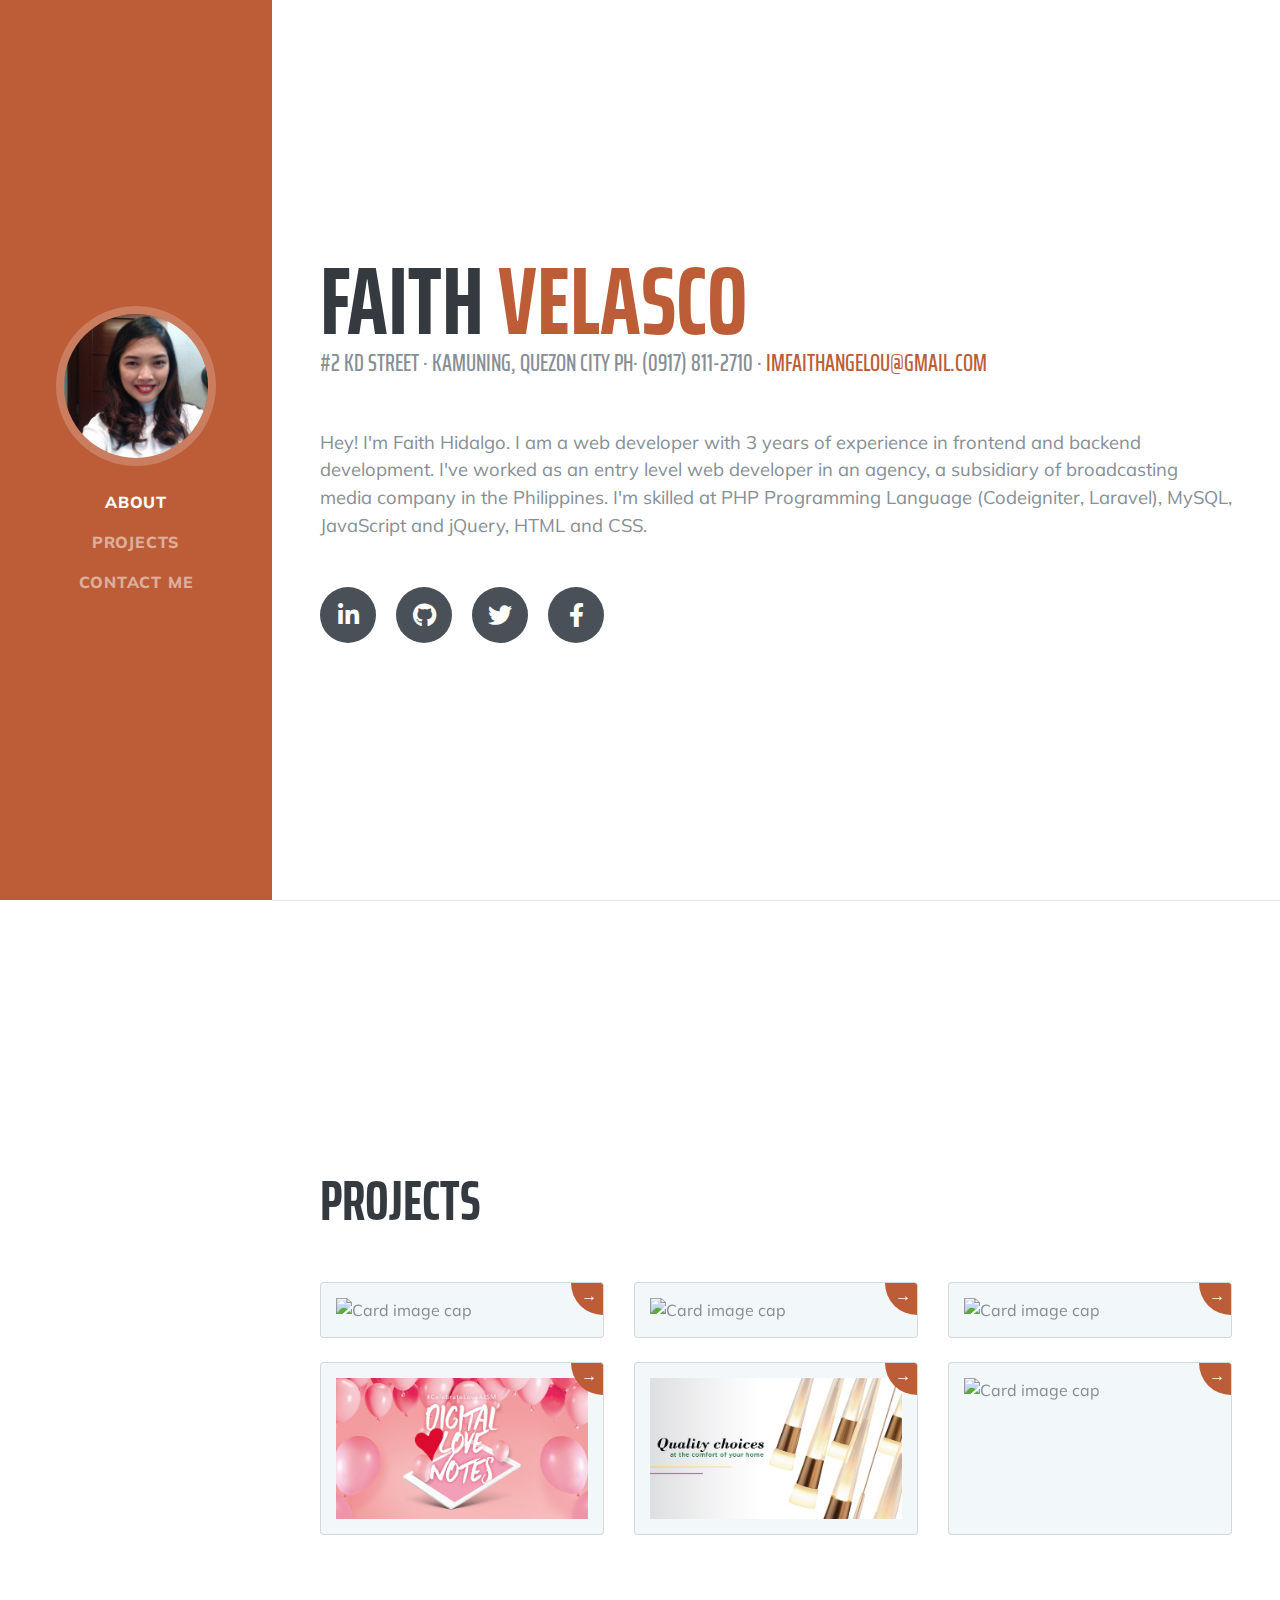
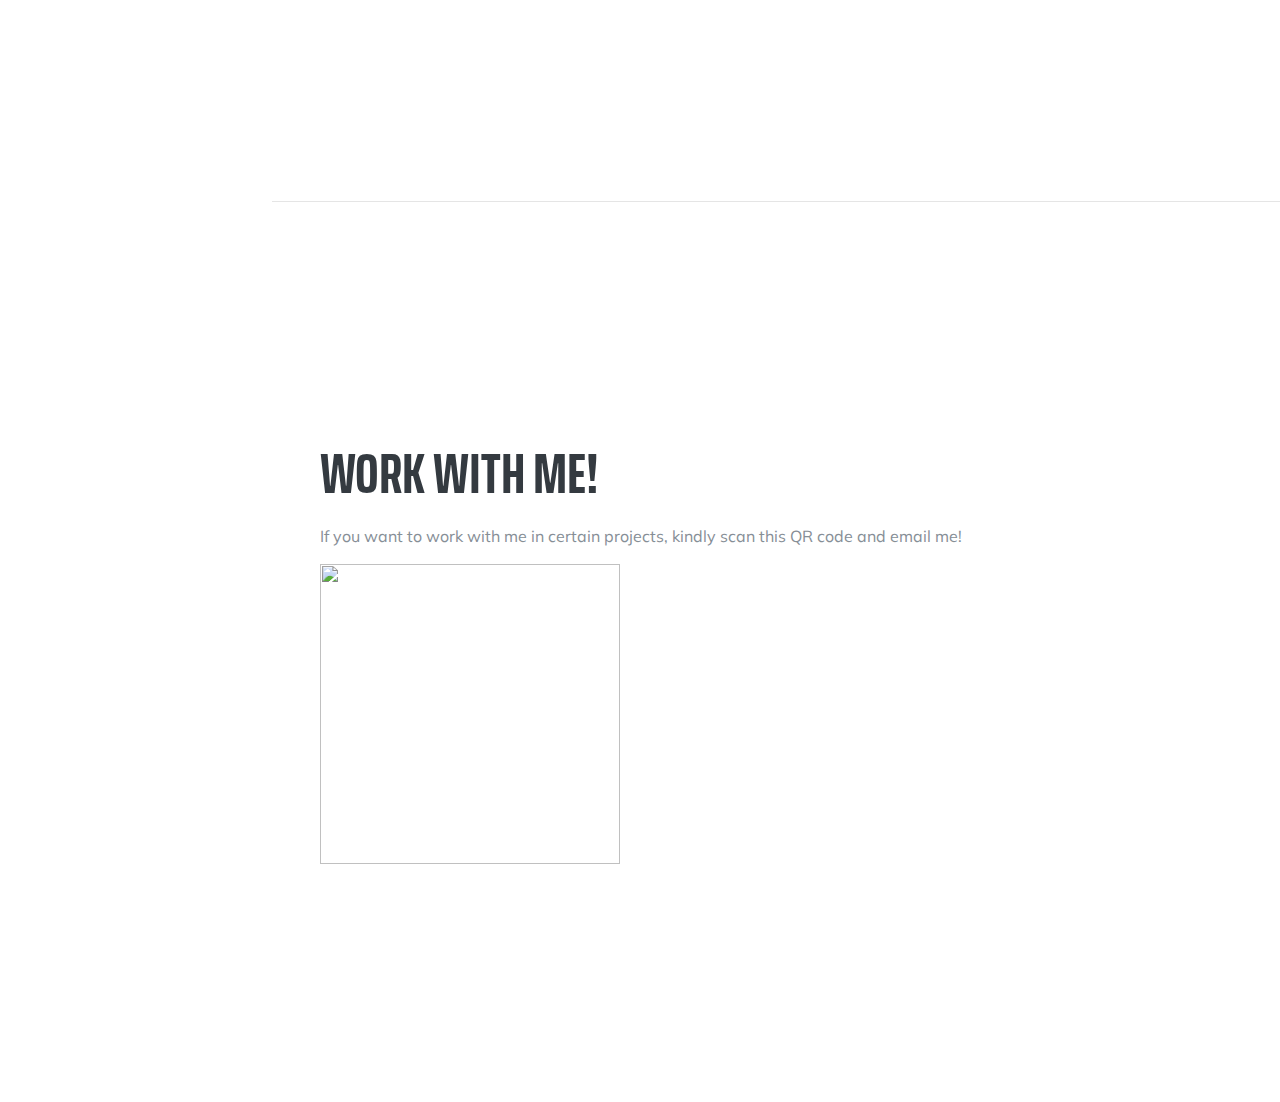
==== commit aa030aa1: ": updates index.html" ====
--- a/index.html
+++ b/index.html
@@ -44,7 +44,7 @@
           <a class="nav-link js-scroll-trigger" href="#about">About</a>
         </li>        
         <li class="nav-item">
-          <a class="nav-link js-scroll-trigger" href="#projects">Projsssects</a>
+          <a class="nav-link js-scroll-trigger" href="#projects">Projects</a>
         </li>
         <li class="nav-item">
           <a class="nav-link js-scroll-trigger" href="#contact">Contact me</a>
@@ -58,12 +58,12 @@
     <section class="resume-section p-3 p-lg-5 d-flex align-items-center" id="about">
       <div class="w-100">
         <h1 class="mb-0">Faith
-          <span class="text-primary">Hidalgo</span>
+          <span class="text-primary">Velasco</span>
         </h1>
         <div class="subheading mb-5">#2 KD Street · Kamuning, Quezon City PH· (0917) 811-2710 ·
           <a href="mailto:name@email.com">imfaithangelou@gmail.com</a>
         </div>
-        <p class="lead mb-5">Hey! I'm Faith Hidalgo. I am a web developer with 5 years of experience in frontend and backend development. I've worked as an entry level web developer in an agency, a subsidiary of broadcasting media company in the Philippines. I'm skilled at PHP Programming Language (Codeigniter, Laravel), MySQL, JavaScript and jQuery, HTML and CSS. I'm currently working as a Content Manager in a canadian based company. I provide content support and collaborate with Developers to provide good contentful structure that is standard to enterprise model. </p>
+        <p class="lead mb-5">Hey! I'm Faith Hidalgo. I am a web developer with 3 years of experience in frontend and backend development. I've worked as an entry level web developer in an agency, a subsidiary of broadcasting media company in the Philippines. I'm skilled at PHP Programming Language (Codeigniter, Laravel), MySQL, JavaScript and jQuery, HTML and CSS.</p>
         <div class="social-icons">
           <a href="https://www.linkedin.com/in/christine-faith-angelou-hidalgo-46950a164/">
             <i class="fab fa-linkedin-in"></i>
@@ -92,9 +92,10 @@
             <div class="middle">
               <div class="text">
                 <a href="https://www.smsupermalls.com/smlittlestars">
-                  <h4 class="card-title">SM Little Stars 2019</h4>
-                </a>
-                <p>This is the SM Supermalls kids talent search to be a star!</p>
+                  <h4 class="card-title">Quantum Social</h4>
+                </a>
+                <p>Like Zlappo, a tool for twitter to grow audience.</p>
+                <p>Tools used: PHP Laravel, jQuery, HTML, CSS and MySQL</p>
               </div>
             </div>
             <div class="go-corner" href="#">
@@ -107,10 +108,11 @@
             <img class="image" src="https://contents.smsupermalls.com/data/uploads/2020/07/SM_Cares_FB.png" alt="Card image cap">                       
             <div class="middle">
               <div class="text">
-                <a href="https://www.smsupermalls.com/smcares">
-                  <h4 class="card-title">SM Cares</h4>            
-                </a>
-                <p>SM Cares is all about serving our customers and supporting communities. </p>
+                <a href="#">
+                  <h4 class="card-title">JS Web Browser Extension</h4>            
+                </a>
+                <p>Web scraper Extension using JavaScript.</p>
+                <p>Tool used: JavaScript</p>
               </div>
             </div>
             <div class="go-corner" href="#">
@@ -144,9 +146,9 @@
             <div class="middle">
               <div class="text">        
                 <a href="https://www.smsupermalls.com/celebrateloveatsm">      
-                  <h4 class="card-title">Celebrate Love At SM</h4>
-                </a>
-                <p>is a Digital Love Note wherein the you can submit you heart-fluttering message together with a photo of your partner.</p>
+                  <h4 class="card-title">Content Model Structure</h4>
+                </a>
+                <p>SmartWear Security Catalogue page</p>
               </div>
             </div>
             <div class="go-corner" href="#">
@@ -162,7 +164,7 @@
                 <a href="https://lightarts.online">
                   <h4 class="card-title">Light Arts, Inc</h4>
                 </a>
-                <p>Light Arts, Inc. is a light store e-commerce site powered by Shopify</p> 
+                <p>Node JS BAckend API </p> 
               </div>
             </div>
             <div class="go-corner" href="#">
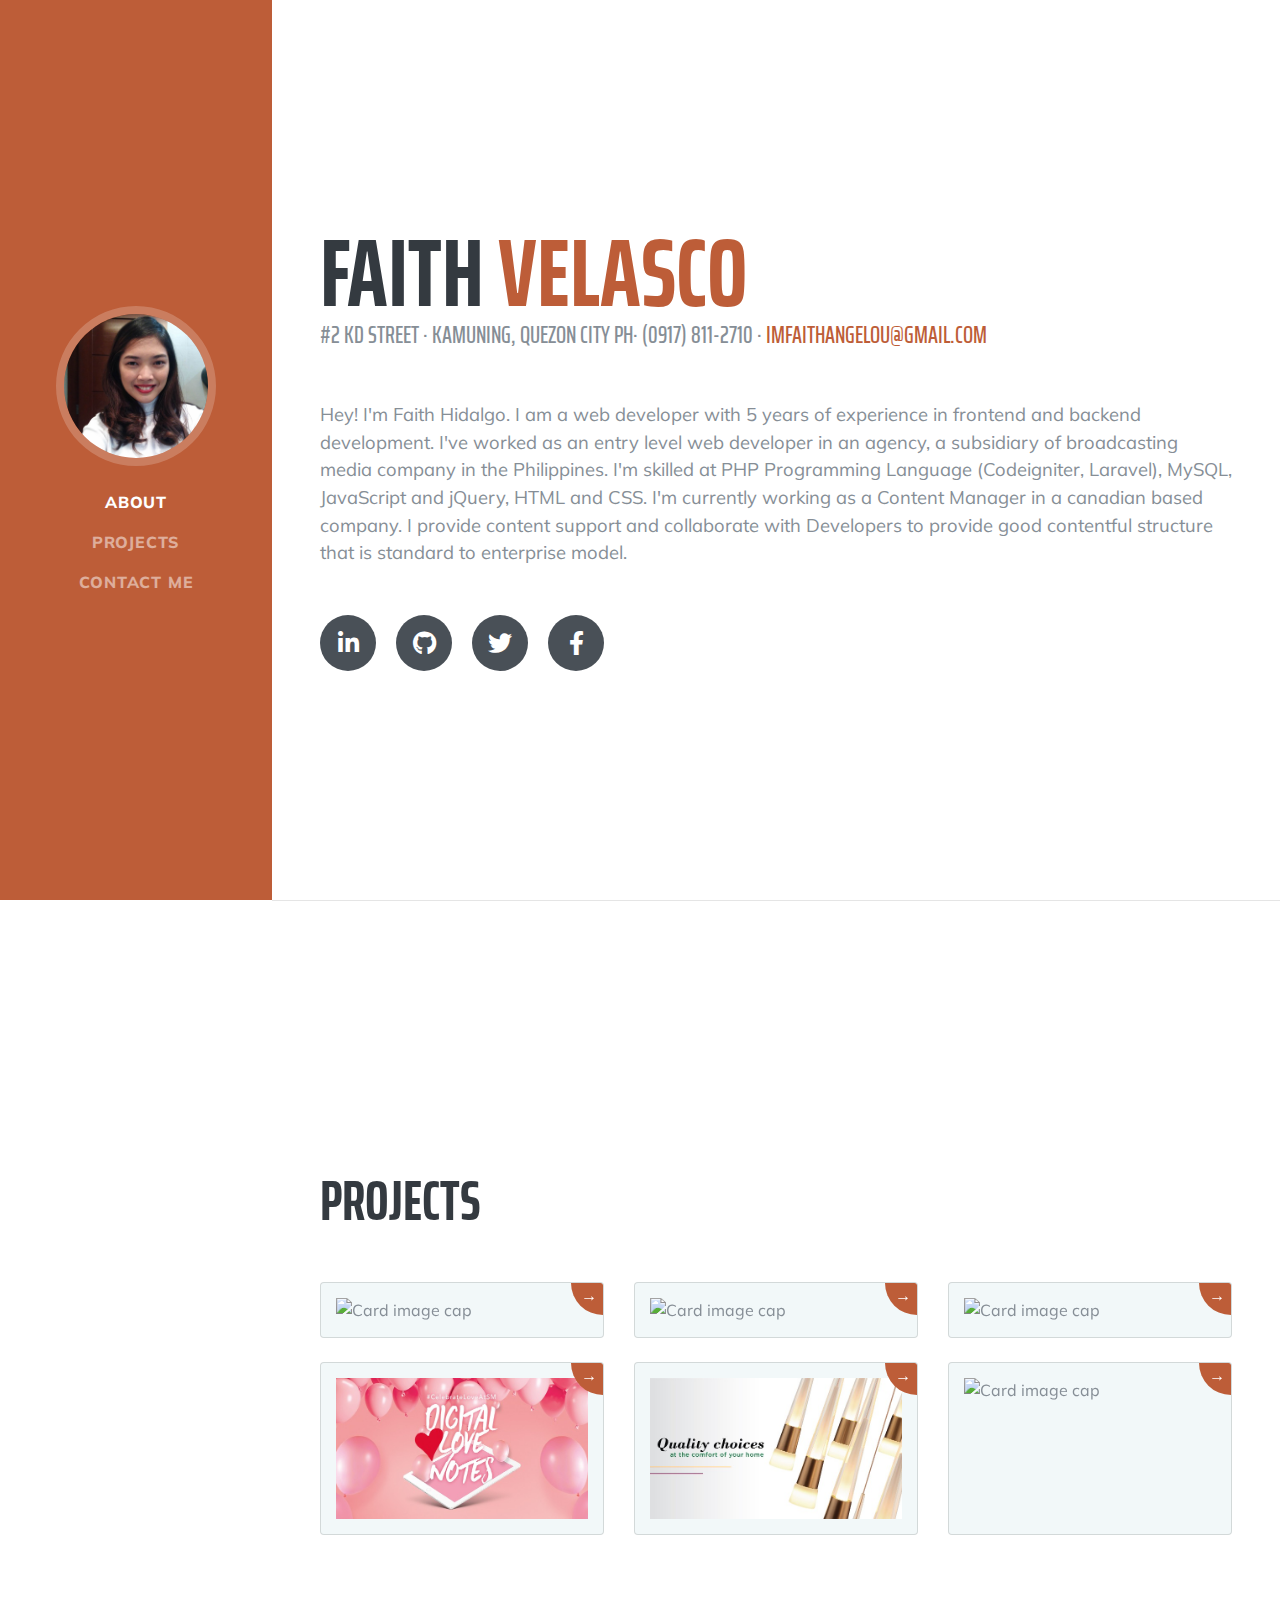
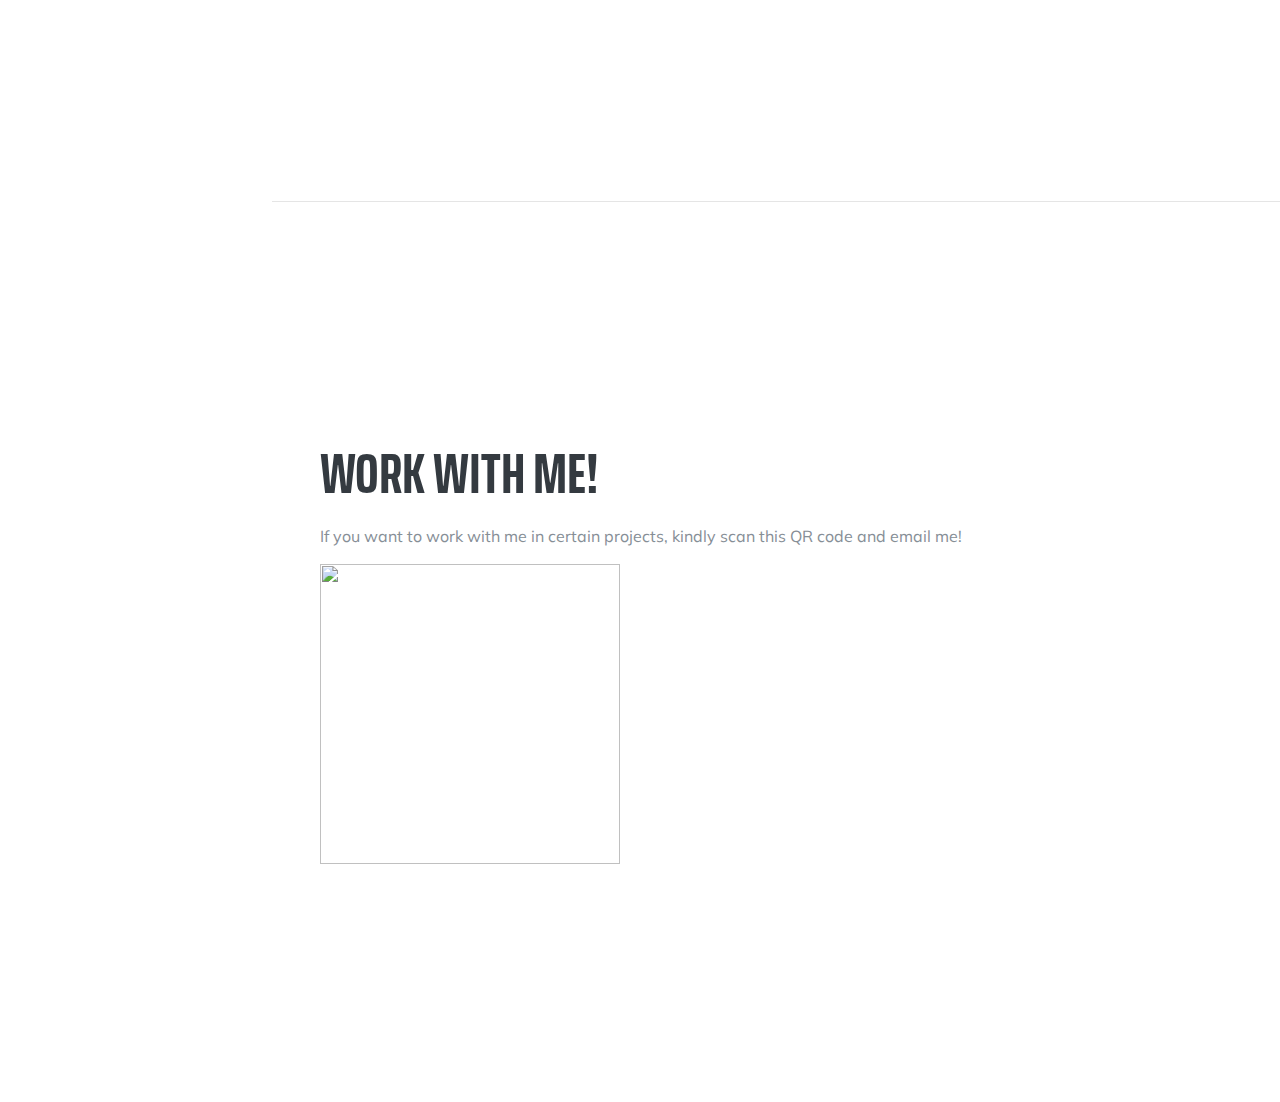
==== commit c67a4790: "Merge branch 'master' of https://github.com/faithangelu/faithangelu.github.io" ====
--- a/index.html
+++ b/index.html
@@ -63,7 +63,7 @@
         <div class="subheading mb-5">#2 KD Street · Kamuning, Quezon City PH· (0917) 811-2710 ·
           <a href="mailto:name@email.com">imfaithangelou@gmail.com</a>
         </div>
-        <p class="lead mb-5">Hey! I'm Faith Hidalgo. I am a web developer with 3 years of experience in frontend and backend development. I've worked as an entry level web developer in an agency, a subsidiary of broadcasting media company in the Philippines. I'm skilled at PHP Programming Language (Codeigniter, Laravel), MySQL, JavaScript and jQuery, HTML and CSS.</p>
+        <p class="lead mb-5">Hey! I'm Faith Hidalgo. I am a web developer with 5 years of experience in frontend and backend development. I've worked as an entry level web developer in an agency, a subsidiary of broadcasting media company in the Philippines. I'm skilled at PHP Programming Language (Codeigniter, Laravel), MySQL, JavaScript and jQuery, HTML and CSS. I'm currently working as a Content Manager in a canadian based company. I provide content support and collaborate with Developers to provide good contentful structure that is standard to enterprise model. </p>
         <div class="social-icons">
           <a href="https://www.linkedin.com/in/christine-faith-angelou-hidalgo-46950a164/">
             <i class="fab fa-linkedin-in"></i>
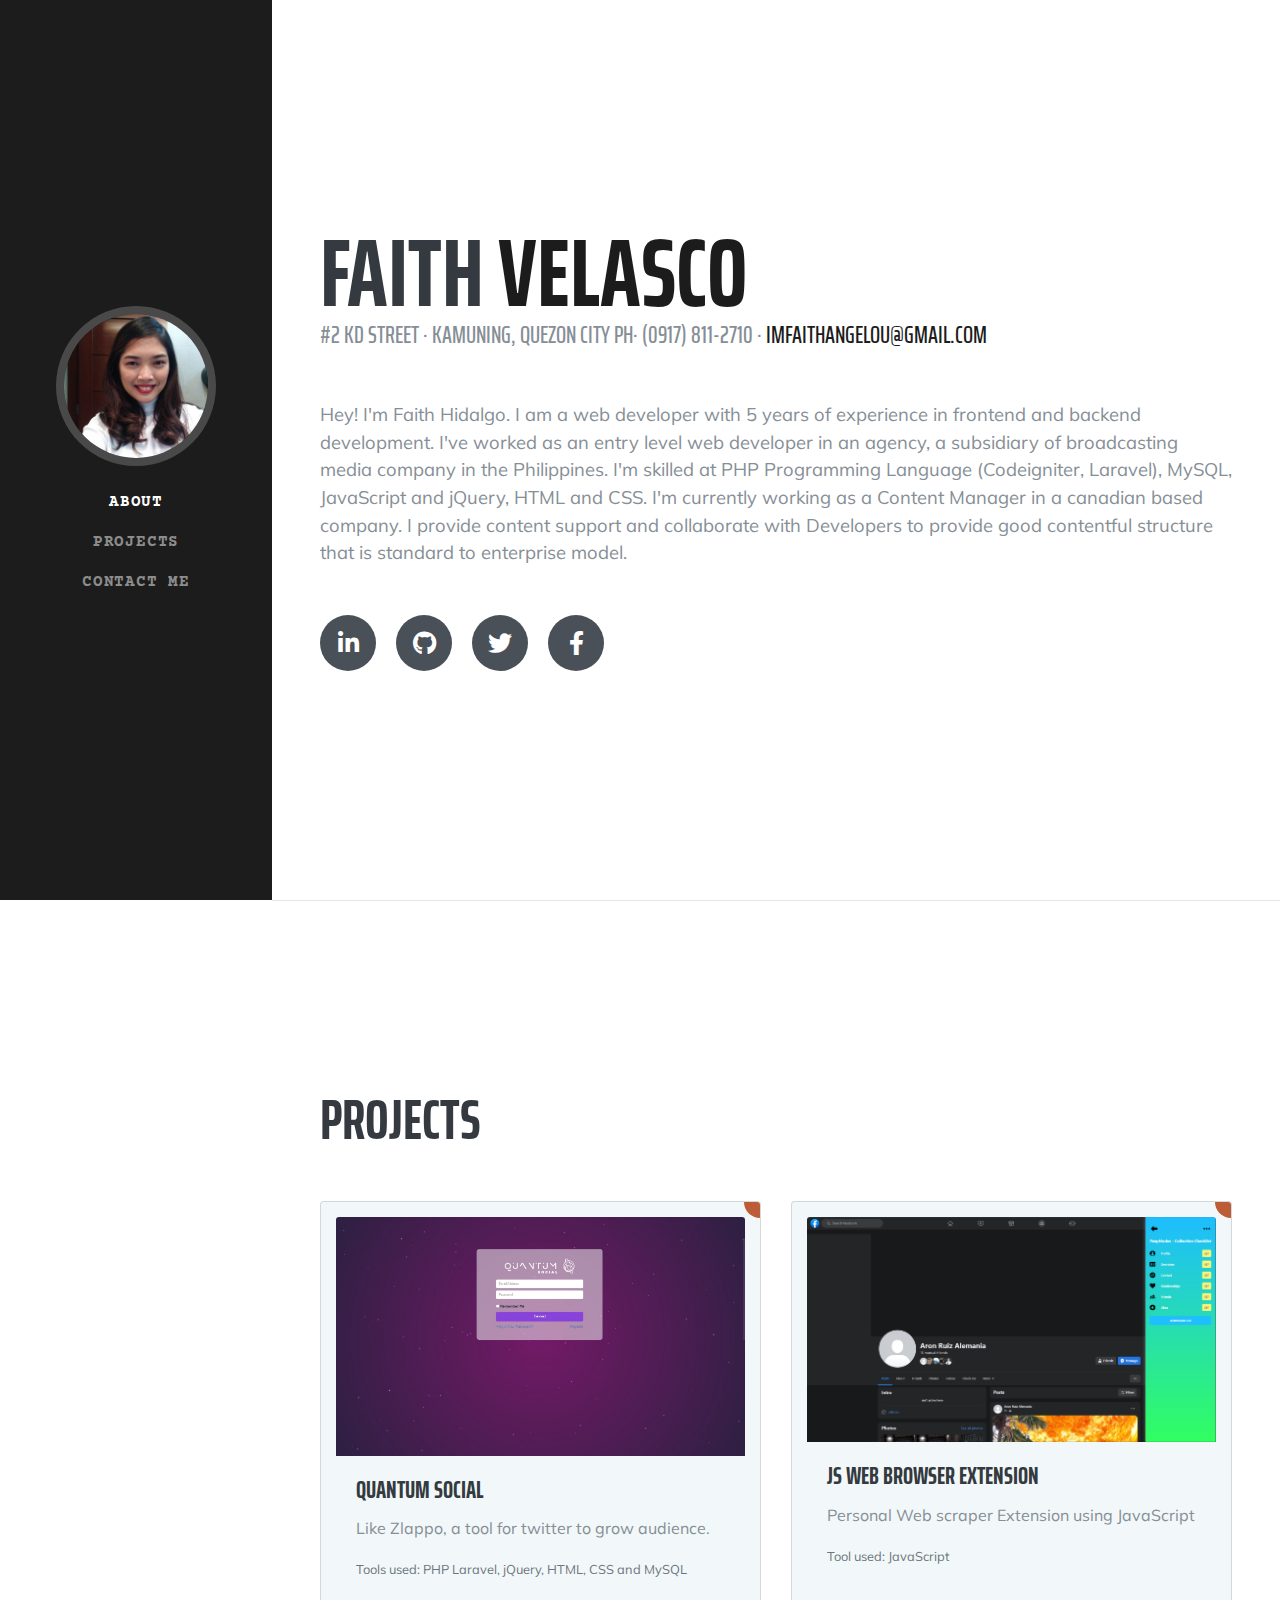
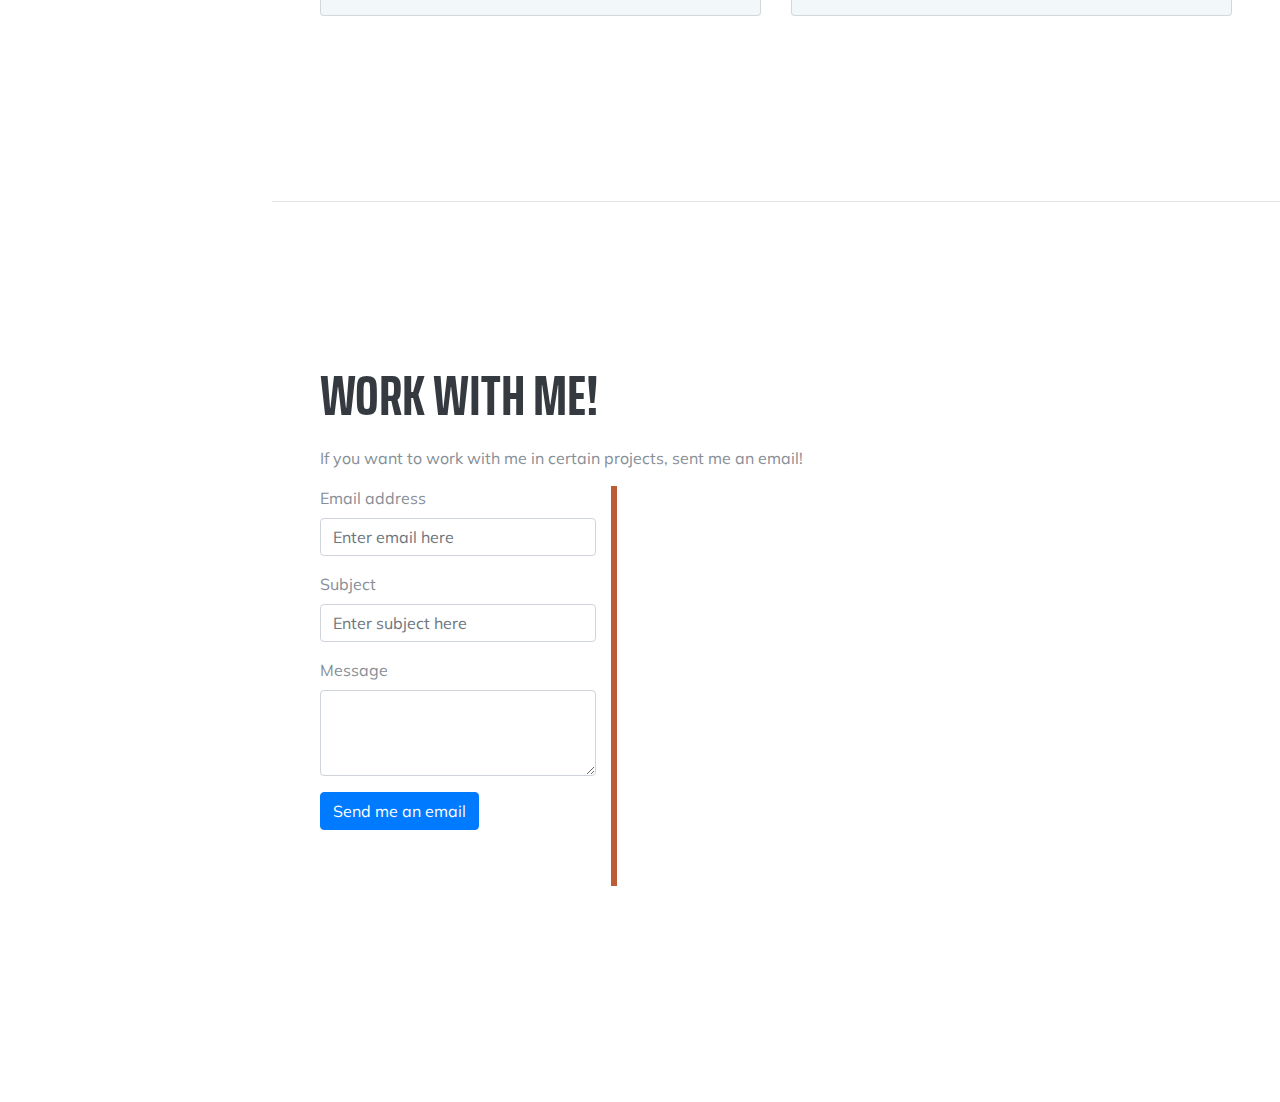
==== commit 08f01413: ": changes for portfolio" ====
--- a/index.html
+++ b/index.html
@@ -87,7 +87,7 @@
       <div class="w-100">
         <h2 class="mb-5">Projects</h2>       
         <div class="card-deck">          
-          <div class="card">
+          <!-- <div class="card">
             <img class="image " src="https://www.smsupermalls.com/data/uploads/2019/05/SMLS-FB2.jpg" alt="Card image cap">
             <div class="middle">
               <div class="text">
@@ -103,8 +103,38 @@
                 →
               </div>
             </div>            
-          </div> 
-          <div class="card" >
+          </div>  -->
+
+          <div class="card">
+            <img class="card-img-top" src="img\quantumSocial.jpeg" alt="Card image cap">
+            <div class="card-body">
+              <h4 class="card-title">Quantum Social</h4>
+              <p class="card-text">Like Zlappo, a tool for twitter to grow audience.</p>
+              <p class="card-text"><small class="text-muted">Tools used: PHP Laravel, jQuery, HTML, CSS and MySQL</small></p>
+            </div>
+          </div>
+          <div class="card">
+            <img class="card-img-top" src="img\PeepNode.png" alt="Card image cap">
+            <div class="card-body">
+              <h4 class="card-title">JS Web Browser Extension</h4>
+              <p class="card-text">Personal Web scraper Extension using JavaScript</p>
+              <p class="card-text"><small class="text-muted">Tool used: JavaScript</small></p>
+            </div>
+          </div>
+         
+
+          <!-- <div class="card" style="width: 18rem;">
+            <img class="card-img-top" src="..." alt="Card image cap">
+            <div class="card-body">
+              <h5 class="card-title">Quantum Social</h5>
+              <p class="card-text">Like Zlappo, a tool for twitter to grow audience.
+              </p>
+              <span>Tools used: PHP Laravel, jQuery, HTML, CSS and MySQL</span>
+              <a href="#" class="btn btn-primary">Go somewhere</a>
+            </div>
+          </div> -->
+
+          <!-- <div class="card" >
             <img class="image" src="https://contents.smsupermalls.com/data/uploads/2020/07/SM_Cares_FB.png" alt="Card image cap">                       
             <div class="middle">
               <div class="text">
@@ -189,7 +219,7 @@
               </div>
             </div>
           </div>
-        </div>
+        </div> -->
       </div>
     </section>
 
@@ -198,8 +228,8 @@
     <section class="resume-section p-3 p-lg-5 d-flex align-items-center" id="contact">
       <div class="w-100">
         <h2 class="mb-3">Work with me!</h2>
-        <p>If you want to work with me in certain projects, kindly scan this QR code and email me!</p> 
-        <!--<div class="row">
+        <p>If you want to work with me in certain projects, sent me an email!</p> 
+        <div class="row">
           <div class="col">
             <form class="contact-me" >
               <div class="form-group">
@@ -214,15 +244,19 @@
                 <label for="exampleFormControlTextarea1">Message</label>
                 <textarea class="form-control" id="portfolio-contact-message" name="portfolio-contact-message" rows="3"></textarea>
               </div>
-              <div class="g-recaptcha" data-sitekey="6Lfdq-gUAAAAAM2zjIggH9lt7pRqnQhARq8YMyci"></div>
               <button type="submit" name="submit" class="btn btn-primary">Send me an email</button>  
             </form>
           </div>
           <div class="vl" style="border-left: 6px solid #bd5d38; height: 400px;"></div>
-          <div class="col"> -->
-          <img src="https://qrcode.tec-it.com/API/QRCode?data=mailto%3aimfaithangelou%40gmail.com%3fsubject%3dI+want+to+work+with+you.+%26body%3dBody&backcolor=%23ffffff" width="300px" height="300px" class="mx-auto"/>
-          <!-- </div> -->
-        </div>
+          <div class="col"> 
+            <!-- </div>
+            <img src="https://qrcode.tec-it.com/API/QRCode?data=mailto%3aimfaithangelou%40gmail.com%3fsubject%3dI+want+to+work+with+you.+%26body%3dBody&backcolor=%23ffffff" width="300px" height="300px" class="mx-auto"/>
+          </div>-->
+          <iframe width="600" height="450" style="border:0" loading="lazy" allowfullscreen
+            referrerpolicy="no-referrer-when-downgrade" src="https://www.google.com/maps/embed/v1/place?key=API_KEY
+              &q=Space+Needle,Seattle+WA">
+          </iframe>
+          </div>
       </div>
     </section>
 
--- a/css/resume.min.css
+++ b/css/resume.min.css
@@ -2,4 +2,290 @@
  * Start Bootstrap - Resume v5.0.8 (https://startbootstrap.com/template-overviews/resume)
  * Copyright 2013-2019 Start Bootstrap
  * Licensed under MIT (https://github.com/BlackrockDigital/startbootstrap-resume/blob/master/LICENSE)
- */body{font-family:Muli,-apple-system,BlinkMacSystemFont,'Segoe UI',Roboto,'Helvetica Neue',Arial,sans-serif,'Apple Color Emoji','Segoe UI Emoji','Segoe UI Symbol','Noto Color Emoji';padding-top:54px;color:#868e96}@media (min-width:992px){body{padding-top:0;padding-left:17rem}}h1,h2,h3,h4,h5,h6{font-family:'Saira Extra Condensed',-apple-system,BlinkMacSystemFont,'Segoe UI',Roboto,'Helvetica Neue',Arial,sans-serif,'Apple Color Emoji','Segoe UI Emoji','Segoe UI Symbol','Noto Color Emoji';font-weight:700;text-transform:uppercase;color:#343a40}h1{font-size:6rem;line-height:5.5rem}h2{font-size:3.5rem}h3{font-size:2rem}p.lead{font-size:1.15rem;font-weight:400}.subheading{text-transform:uppercase;font-weight:500;font-family:'Saira Extra Condensed',-apple-system,BlinkMacSystemFont,'Segoe UI',Roboto,'Helvetica Neue',Arial,sans-serif,'Apple Color Emoji','Segoe UI Emoji','Segoe UI Symbol','Noto Color Emoji';font-size:1.5rem}.social-icons a{display:inline-block;height:3.5rem;width:3.5rem;background-color:#495057;color:#fff!important;border-radius:100%;text-align:center;font-size:1.5rem;line-height:3.5rem;margin-right:1rem}.social-icons a:last-child{margin-right:0}.social-icons a:hover{background-color:#bd5d38}.dev-icons{font-size:3rem}.dev-icons .list-inline-item i:hover{color:#bd5d38}#sideNav .navbar-nav .nav-item .nav-link{font-weight:800;letter-spacing:.05rem;text-transform:uppercase}#sideNav .navbar-toggler:focus{outline-color:#d48a6e}@media (min-width:992px){#sideNav{text-align:center;position:fixed;top:0;left:0;display:flex;flex-direction:column;width:17rem;height:100vh}#sideNav .navbar-brand{display:flex;margin:auto auto 0;padding:.5rem}#sideNav .navbar-brand .img-profile{max-width:10rem;max-height:10rem;border:.5rem solid rgba(255,255,255,.2)}#sideNav .navbar-collapse{display:flex;align-items:flex-start;flex-grow:0;width:100%;margin-bottom:auto}#sideNav .navbar-collapse .navbar-nav{flex-direction:column;width:100%}#sideNav .navbar-collapse .navbar-nav .nav-item{display:block}#sideNav .navbar-collapse .navbar-nav .nav-item .nav-link{display:block}}section.resume-section{padding-top:5rem!important;padding-bottom:5rem!important;max-width:75rem}section.resume-section .resume-item .resume-date{min-width:none}@media (min-width:768px){section.resume-section{min-height:100vh}section.resume-section .resume-item .resume-date{min-width:18rem}}@media (min-width:992px){section.resume-section{padding-top:3rem!important;padding-bottom:3rem!important}}.bg-primary{background-color:#bd5d38!important}.text-primary{color:#bd5d38!important}a{color:#bd5d38}a:active,a:focus,a:hover{color:#824027}+ */
+.card,
+.image {
+    display: block;
+    width: 100%
+}
+
+.card,
+.image,
+.middle {
+    width: 100%
+}
+
+.card,
+.card:hover a {
+    text-decoration: none
+}
+
+body {
+    font-family: Muli, -apple-system, BlinkMacSystemFont, 'Segoe UI', Roboto, 'Helvetica Neue', Arial, sans-serif, 'Apple Color Emoji', 'Segoe UI Emoji', 'Segoe UI Symbol', 'Noto Color Emoji';
+    padding-top: 54px;
+    color: #868e96
+}
+
+.subheading,
+h1,
+h2,
+h3,
+h4,
+h5,
+h6 {
+    font-family: 'Saira Extra Condensed', -apple-system, BlinkMacSystemFont, 'Segoe UI', Roboto, 'Helvetica Neue', Arial, sans-serif, 'Apple Color Emoji', 'Segoe UI Emoji', 'Segoe UI Symbol', 'Noto Color Emoji';
+    text-transform: uppercase
+}
+
+h1,
+h2,
+h3,
+h4,
+h5,
+h6 {
+    font-weight: 700;
+    color: #343a40
+}
+
+h1 {
+    font-size: 6rem;
+    line-height: 5.5rem
+}
+
+h2 {
+    font-size: 3.5rem
+}
+
+h3 {
+    font-size: 2rem
+}
+
+p.lead {
+    font-size: 1.15rem;
+    font-weight: 400
+}
+
+.subheading {
+    font-weight: 500;
+    font-size: 1.5rem
+}
+
+.social-icons a {
+    display: inline-block;
+    height: 3.5rem;
+    width: 3.5rem;
+    background-color: #495057;
+    color: #fff !important;
+    border-radius: 100%;
+    text-align: center;
+    font-size: 1.5rem;
+    line-height: 3.5rem;
+    margin-right: 1rem
+}
+
+.social-icons a:last-child {
+    margin-right: 0
+}
+
+.social-icons a:hover {
+    background-color: #bd5d38
+}
+
+.dev-icons {
+    font-size: 3rem
+}
+
+.dev-icons .list-inline-item i:hover {
+    color: #bd5d38
+}
+
+#sideNav .navbar-nav .nav-item .nav-link {
+    font-weight: 800;
+    letter-spacing: .05rem;
+    text-transform: uppercase;
+    font-family: 'Courier Prime', monospace !important
+}
+
+#sideNav .navbar-toggler:focus {
+    outline-color: #d48a6e
+}
+
+section.resume-section {
+    padding-top: 5rem !important;
+    padding-bottom: 5rem !important;
+    max-width: 75rem
+}
+
+section.resume-section .resume-item .resume-date {
+    min-width: none
+}
+
+@media (min-width:768px) {
+    section.resume-section {
+        min-height: 100vh
+    }
+
+    section.resume-section .resume-item .resume-date {
+        min-width: 18rem
+    }
+}
+
+@media (min-width:992px) {
+    body {
+        padding-top: 0;
+        padding-left: 17rem
+    }
+
+    #sideNav {
+        text-align: center;
+        position: fixed;
+        top: 0;
+        left: 0;
+        display: flex;
+        flex-direction: column;
+        width: 17rem;
+        height: 100vh
+    }
+
+    #sideNav .navbar-brand {
+        display: flex;
+        margin: auto auto 0;
+        padding: .5rem
+    }
+
+    #sideNav .navbar-brand .img-profile {
+        max-width: 10rem;
+        max-height: 10rem;
+        border: .5rem solid rgba(255, 255, 255, .2)
+    }
+
+    #sideNav .navbar-collapse {
+        display: flex;
+        align-items: flex-start;
+        flex-grow: 0;
+        width: 100%;
+        margin-bottom: auto
+    }
+
+    #sideNav .navbar-collapse .navbar-nav {
+        flex-direction: column;
+        width: 100%
+    }
+
+    #sideNav .navbar-collapse .navbar-nav .nav-item,
+    #sideNav .navbar-collapse .navbar-nav .nav-item .nav-link {
+        display: block
+    }
+
+    section.resume-section {
+        padding-top: 3rem !important;
+        padding-bottom: 3rem !important
+    }
+}
+
+.bg-primary {
+    background-color: #1c1c1c !important
+}
+
+.text-primary {
+    color: #1c1c1c !important
+}
+
+a,
+a:active,
+a:focus,
+a:hover {
+    color: #1c1c1c
+}
+
+.image {
+    opacity: 1;
+    height: auto;
+    transition: .5s;
+    backface-visibility: hidden
+}
+
+.card:hover .image,
+.card:hover .middle,
+.middle {
+    opacity: 0
+}
+
+.middle {
+    position: absolute
+}
+
+.card:hover .middle {
+    opacity: 1;
+    position: absolute;
+    text-align: center;
+    top: 50%;
+    left: 50%;
+    transform: translate(-50%, -50%)
+}
+
+.text {
+    color: #fff;
+    font-size: 16px
+}
+
+.card {
+    position: relative;
+    background-color: #f2f8f9;
+    border-radius: 4px;
+    padding: 15px;
+    z-index: 0;
+    overflow: hidden
+}
+
+.card:before,
+.go-corner {
+    position: absolute;
+    width: 32px;
+    height: 32px
+}
+
+.card:before {
+    content: "";
+    z-index: -1;
+    top: -16px;
+    right: -16px;
+    background: #bd5d38;
+    border-radius: 32px;
+    transform: scale(1);
+    transform-origin: 50% 50%;
+    transition: transform .25s ease-out
+}
+
+.card:hover:before {
+    transform: scale(21)
+}
+
+.card:hover p {
+    transition: .3s ease-out;
+    color: rgba(255, 255, 255, .8);
+    padding: 0
+}
+
+.card:hover h4 {
+    transition: .3s ease-out;
+    color: #fff
+}
+
+.go-corner {
+    display: flex;
+    align-items: center;
+    justify-content: center;
+    overflow: hidden;
+    top: 0;
+    right: 0;
+    background-color: #1c1c1c;
+    border-radius: 0 4px 0 32px
+}
+
+.go-arrow {
+    margin-top: -4px;
+    margin-right: -4px;
+    color: #fff;
+    font-family: courier, sans
+}--- a/css/slider.css
+++ b/css/slider.css
@@ -108,7 +108,7 @@
   overflow: hidden;
   top: 0;
   right: 0;
-  background-color: #bd5d38;
+  background-color: #1c1c1c;
   border-radius: 0 4px 0 32px;
 }
 
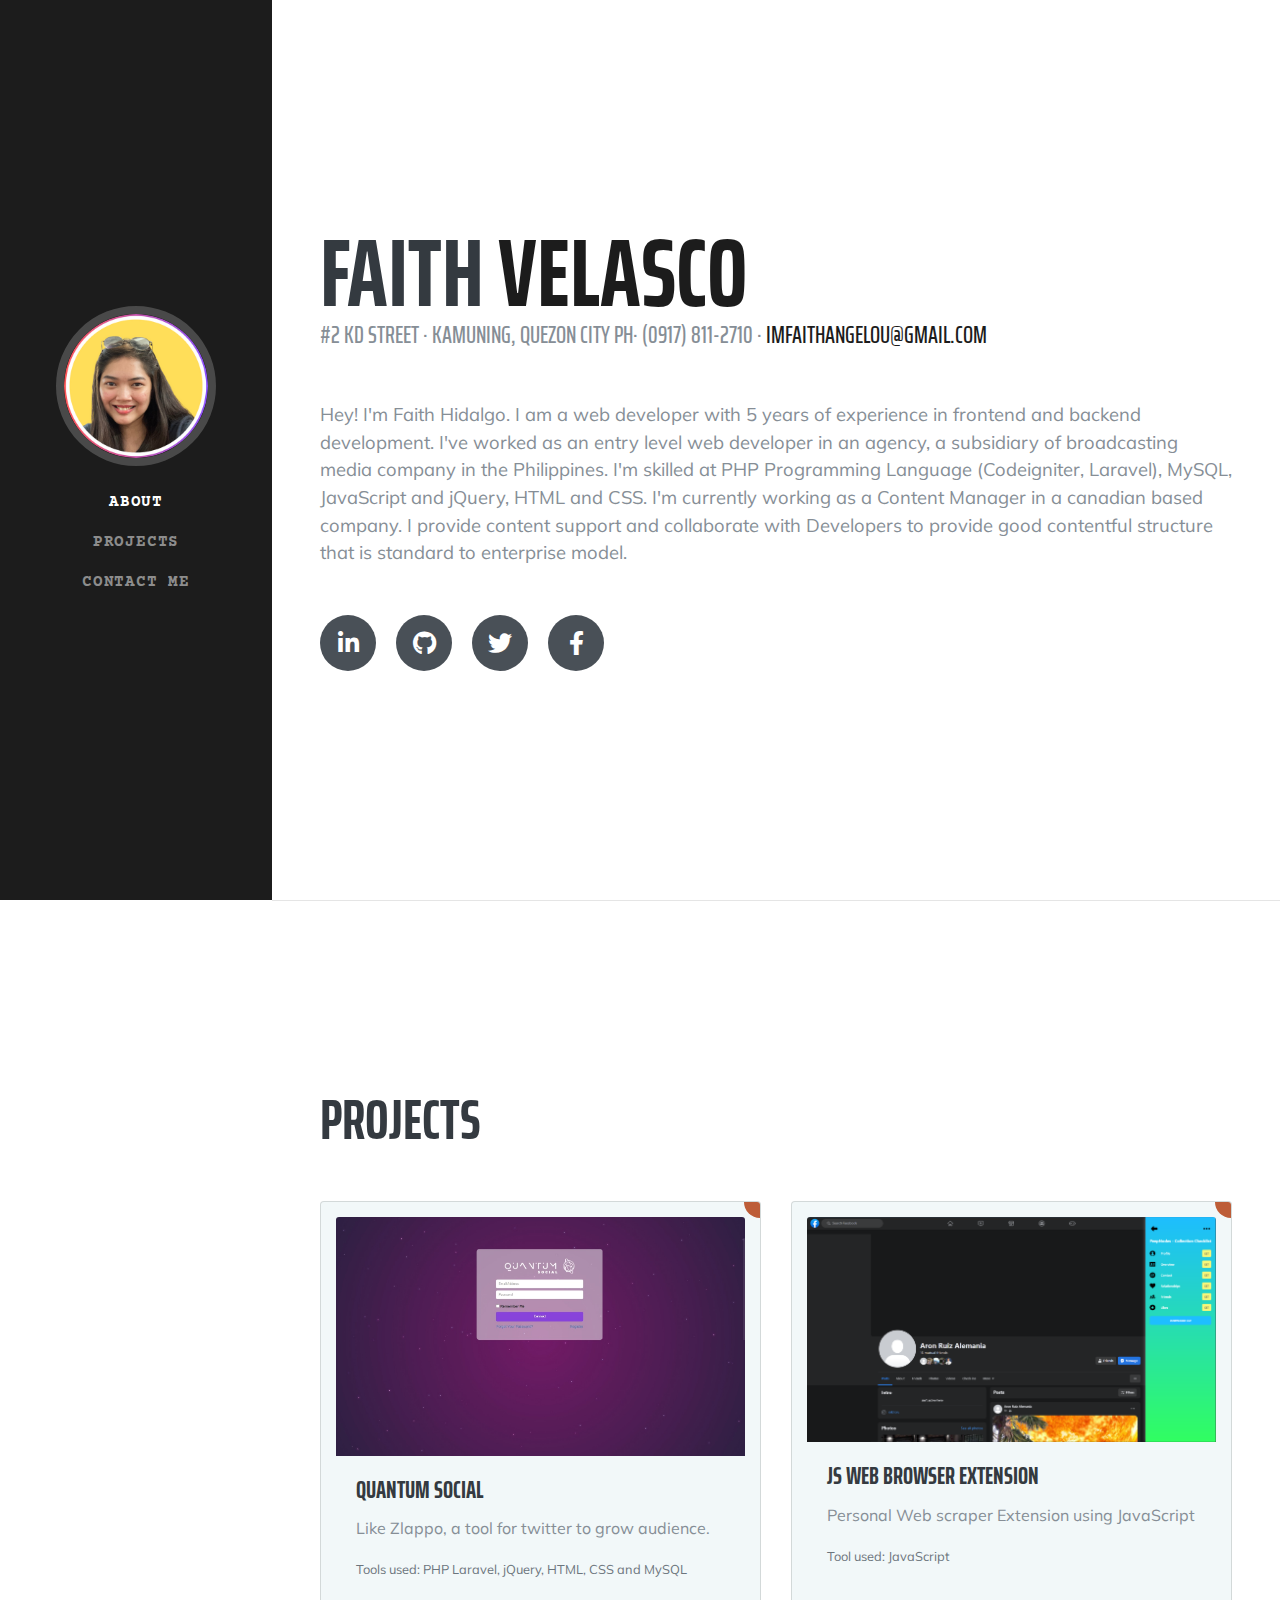
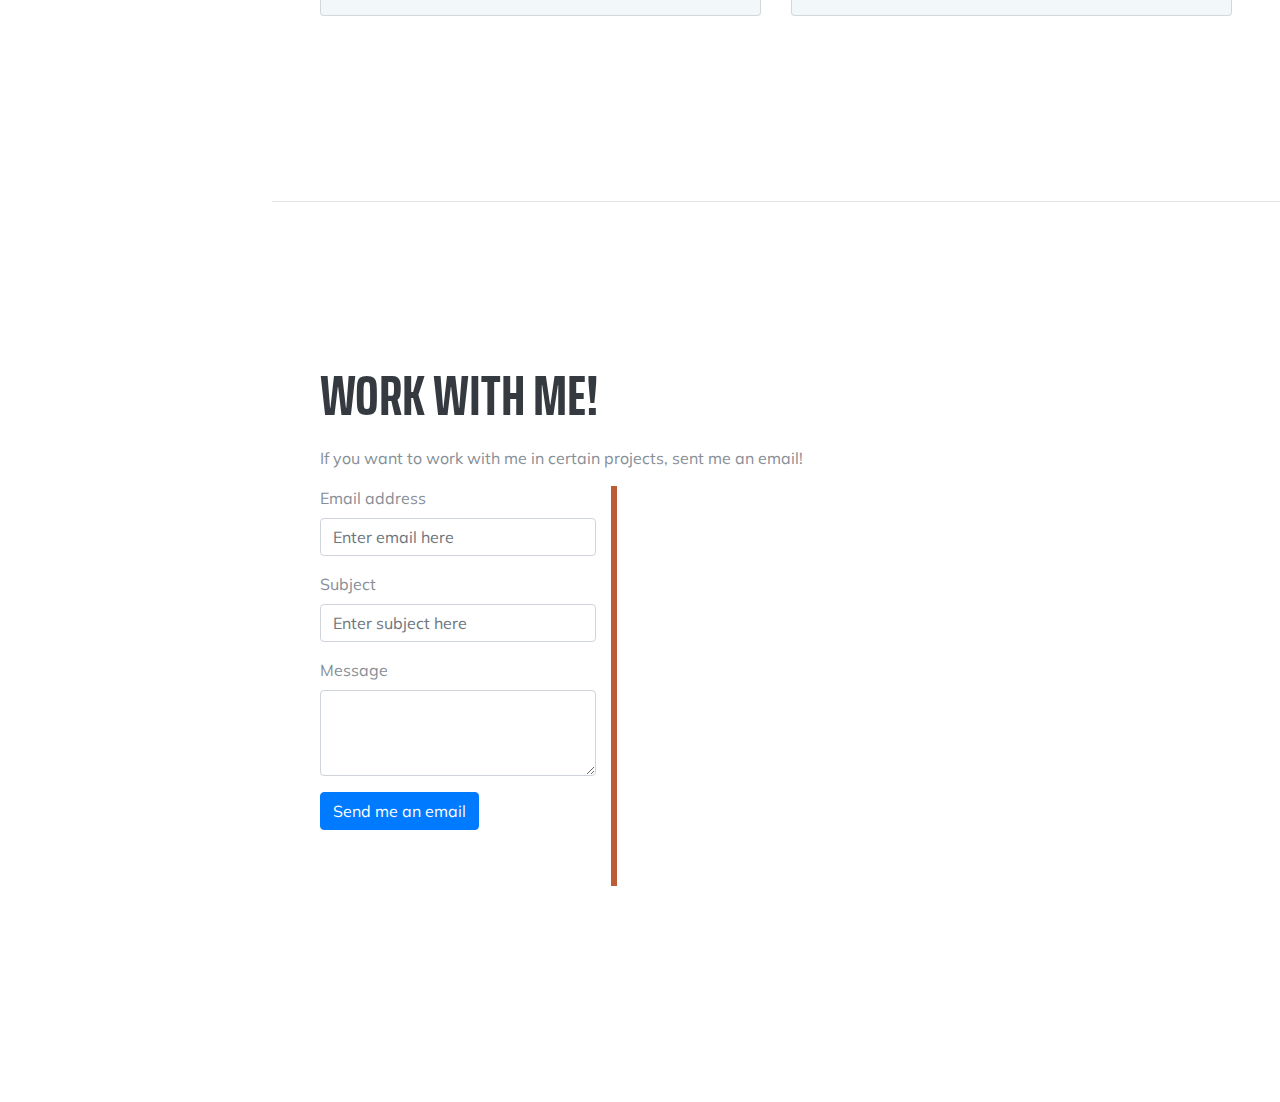
==== commit 18d752a9: "Update index.html" ====
--- a/index.html
+++ b/index.html
@@ -32,7 +32,7 @@
     <a class="navbar-brand js-scroll-trigger" href="#page-top">
       <span class="d-block d-lg-none">Faith Hidalgo</span>
       <span class="d-none d-lg-block">
-        <img class="img-fluid img-profile rounded-circle mx-auto mb-2" src="img/profile2.jpg" alt="">
+        <img class="img-fluid img-profile rounded-circle mx-auto mb-2" src="img/Profile with Frame.png" alt="">
       </span>
     </a>
     <button class="navbar-toggler" type="button" data-toggle="collapse" data-target="#navbarSupportedContent" aria-controls="navbarSupportedContent" aria-expanded="false" aria-label="Toggle navigation">
